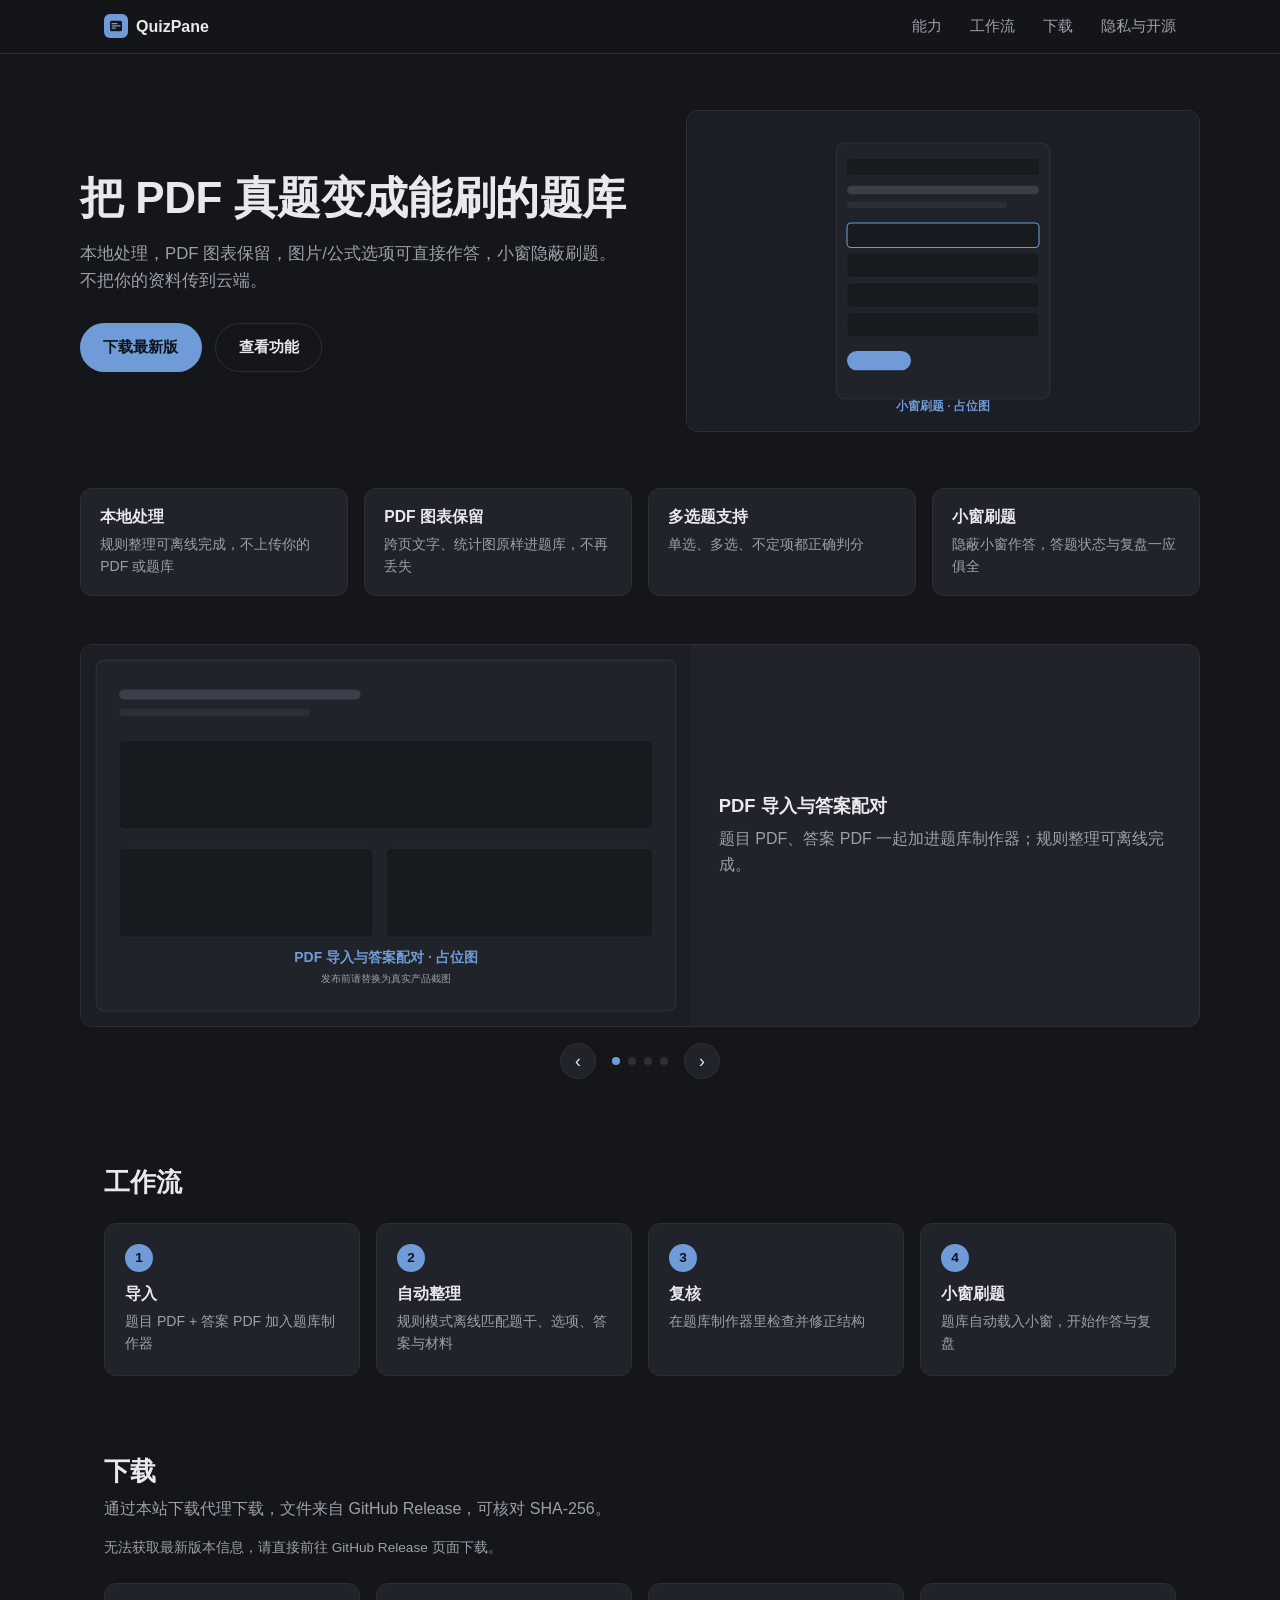
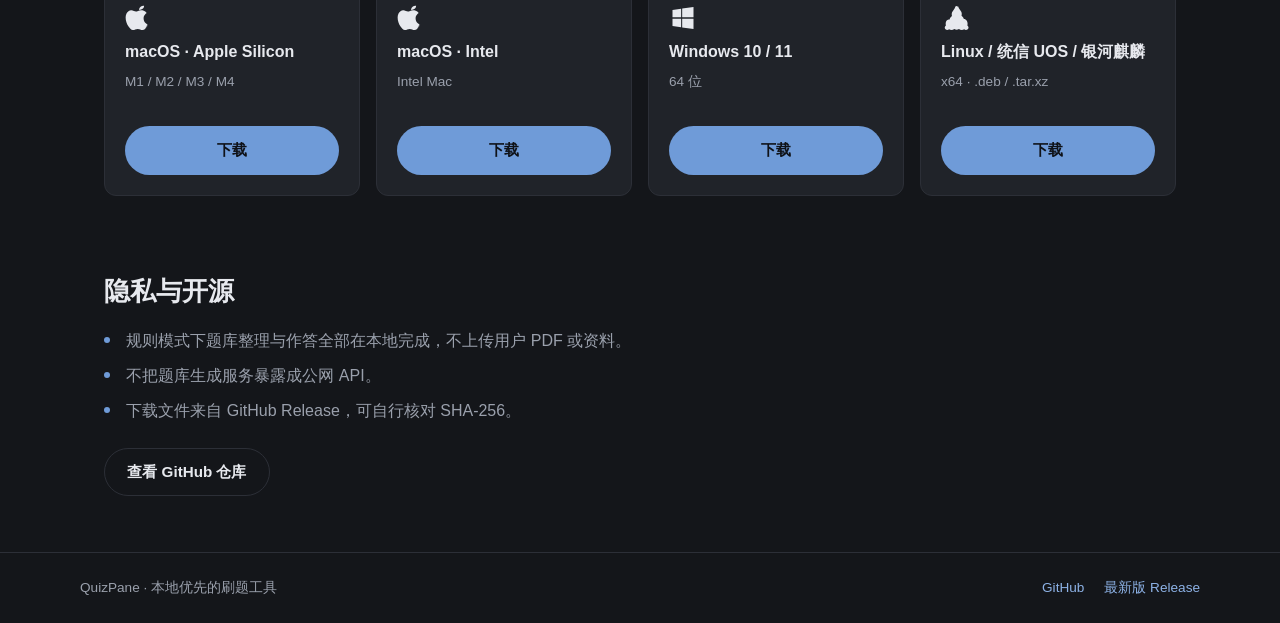
==== website/src/index.html @ e4f7c4e4 "Implement QuizPane website and Release download proxy Add a dependency-free static site (website/) w" ====
<!doctype html>
<html lang="zh-CN">
<head>
<meta charset="utf-8" />
<meta name="viewport" content="width=device-width, initial-scale=1" />
<title>QuizPane · 把 PDF 真题变成能刷的题库</title>
<meta name="description" content="本地优先的小窗刷题工具。导入题目 PDF 和答案 PDF，离线整理成题库，隐蔽小窗作答，PDF 图表和图片选项都不丢失。" />
<meta name="theme-color" content="#14161a" />
<link rel="icon" href="assets/icons/favicon.svg" type="image/svg+xml" />
<link rel="stylesheet" href="main.css" />
</head>
<body>
<a class="skip-link" href="#main">跳到主要内容</a>

<header class="topbar">
  <div class="topbar-inner">
    <a class="brand" href="#top">
      <img src="assets/icons/logo.svg" alt="" width="24" height="24" />
      <span>QuizPane</span>
    </a>
    <nav class="topnav" aria-label="页面导航">
      <a href="#features">能力</a>
      <a href="#workflow">工作流</a>
      <a href="#download">下载</a>
      <a href="#privacy">隐私与开源</a>
    </nav>
    <button class="nav-toggle" type="button" aria-expanded="false" aria-controls="mobile-nav">
      <span class="sr-only">打开菜单</span>
      <span aria-hidden="true"></span>
    </button>
  </div>
  <nav id="mobile-nav" class="mobile-nav" aria-label="移动端导航" hidden>
    <a href="#features">能力</a>
    <a href="#workflow">工作流</a>
    <a href="#download">下载</a>
    <a href="#privacy">隐私与开源</a>
  </nav>
</header>

<main id="main">
  <section id="top" class="hero">
    <div class="hero-inner">
      <div class="hero-copy">
        <h1 data-bind="hero.headline"></h1>
        <p class="hero-sub" data-bind="hero.subhead"></p>
        <div class="hero-actions">
          <a class="btn btn-primary" id="hero-download" href="#download" data-bind="hero.primaryCta"></a>
          <a class="btn btn-ghost" href="#features" data-bind="hero.secondaryCta"></a>
        </div>
      </div>
      <div class="hero-shot">
        <img id="hero-image" src="assets/screenshots/floating.svg" alt="QuizPane 小窗刷题界面截图" width="960" height="600" loading="eager" />
      </div>
    </div>
  </section>

  <section id="features" class="trust" aria-label="核心能力">
    <ul class="trust-grid" id="trust-list"></ul>
  </section>

  <section class="carousel-section" aria-label="功能展示">
    <div class="carousel" id="carousel" role="region" aria-roledescription="轮播" aria-label="功能展示轮播">
      <div class="carousel-track" id="carousel-track" tabindex="0"></div>
      <div class="carousel-controls">
        <button type="button" class="carousel-btn" id="carousel-prev" aria-label="上一张">‹</button>
        <div class="carousel-dots" id="carousel-dots" role="tablist" aria-label="轮播位置"></div>
        <button type="button" class="carousel-btn" id="carousel-next" aria-label="下一张">›</button>
      </div>
    </div>
  </section>

  <section id="workflow" class="workflow">
    <h2 data-bind="workflow.title"></h2>
    <ol class="workflow-steps" id="workflow-steps"></ol>
  </section>

  <section id="download" class="downloads">
    <h2 data-bind="downloads.title"></h2>
    <p class="downloads-note" data-bind="downloads.note"></p>
    <p class="downloads-meta" id="release-meta">正在获取最新版本…</p>
    <div class="download-grid" id="download-grid"></div>
  </section>

  <section id="privacy" class="privacy">
    <h2 data-bind="privacy.title"></h2>
    <ul class="privacy-points" id="privacy-points"></ul>
    <a class="btn btn-ghost" id="privacy-repo-link" href="https://github.com/tianyoudoge/quizpane" target="_blank" rel="noopener">
      <span data-bind="privacy.repoLabel"></span>
    </a>
  </section>
</main>

<footer class="site-footer">
  <div class="footer-inner">
    <span id="footer-note"></span>
    <nav class="footer-links" id="footer-links" aria-label="页脚链接"></nav>
  </div>
</footer>

<script src="main.js" defer></script>
</body>
</html>
---- website/src/main.css ----
:root {
  color-scheme: dark;
  --bg: #14161a;
  --bg-raised: #1b1e24;
  --bg-card: #202329;
  --border: #2c2f37;
  --text: #e7e9ee;
  --text-muted: #9aa0ac;
  --accent: #6f9bd8;
  --accent-strong: #8db2e6;
  --accent-contrast: #0f1218;
  --radius: 12px;
  --max-width: 1120px;
  --focus-ring: 0 0 0 3px rgba(111, 155, 216, 0.5);
}

* {
  box-sizing: border-box;
}

html {
  scroll-behavior: smooth;
}

body {
  margin: 0;
  background: var(--bg);
  color: var(--text);
  font-family: "PingFang SC", "Microsoft YaHei", "Helvetica Neue", Arial, "Noto Sans SC", sans-serif;
  line-height: 1.6;
  -webkit-font-smoothing: antialiased;
}

img {
  max-width: 100%;
  display: block;
}

a {
  color: var(--accent-strong);
  text-decoration: none;
}

a:hover {
  text-decoration: underline;
}

h1,
h2,
h3 {
  line-height: 1.25;
  font-weight: 700;
  margin: 0;
}

.sr-only {
  position: absolute;
  width: 1px;
  height: 1px;
  overflow: hidden;
  clip: rect(0 0 0 0);
  white-space: nowrap;
}

.skip-link {
  position: absolute;
  left: -9999px;
  top: 0;
  background: var(--accent);
  color: var(--accent-contrast);
  padding: 0.5rem 1rem;
  border-radius: 0 0 8px 0;
  z-index: 100;
}

.skip-link:focus {
  left: 0;
}

:focus-visible {
  outline: none;
  box-shadow: var(--focus-ring);
  border-radius: 4px;
}

/* Topbar */
.topbar {
  position: sticky;
  top: 0;
  z-index: 20;
  background: rgba(20, 22, 26, 0.9);
  backdrop-filter: blur(8px);
  border-bottom: 1px solid var(--border);
}

.topbar-inner {
  max-width: var(--max-width);
  margin: 0 auto;
  display: flex;
  align-items: center;
  justify-content: space-between;
  padding: 0.85rem 1.5rem;
}

.brand {
  display: flex;
  align-items: center;
  gap: 0.5rem;
  font-weight: 700;
  color: var(--text);
}

.brand:hover {
  text-decoration: none;
}

.topnav {
  display: flex;
  gap: 1.75rem;
}

.topnav a {
  color: var(--text-muted);
  font-size: 0.95rem;
}

.topnav a:hover {
  color: var(--text);
  text-decoration: none;
}

.nav-toggle {
  display: none;
  width: 40px;
  height: 40px;
  border-radius: 8px;
  border: 1px solid var(--border);
  background: var(--bg-raised);
  position: relative;
  cursor: pointer;
}

.nav-toggle span[aria-hidden] {
  position: absolute;
  inset: 0;
  margin: auto;
  width: 18px;
  height: 2px;
  background: var(--text);
  top: 50%;
  left: 50%;
  transform: translate(-50%, -50%);
}

.nav-toggle span[aria-hidden]::before,
.nav-toggle span[aria-hidden]::after {
  content: "";
  position: absolute;
  left: 0;
  width: 18px;
  height: 2px;
  background: var(--text);
}

.nav-toggle span[aria-hidden]::before {
  top: -6px;
}

.nav-toggle span[aria-hidden]::after {
  top: 6px;
}

.mobile-nav {
  display: flex;
  flex-direction: column;
  border-top: 1px solid var(--border);
  padding: 0.5rem 1.5rem 1rem;
}

.mobile-nav a {
  padding: 0.6rem 0;
  color: var(--text-muted);
}

.mobile-nav[hidden] {
  display: none;
}

@media (max-width: 720px) {
  .topnav {
    display: none;
  }
  .nav-toggle {
    display: block;
  }
}

/* Hero */
.hero {
  padding: 3.5rem 1.5rem 2rem;
}

.hero-inner {
  max-width: var(--max-width);
  margin: 0 auto;
  display: grid;
  grid-template-columns: 1.1fr 1fr;
  gap: 2.5rem;
  align-items: center;
}

.hero-copy h1 {
  font-size: clamp(1.9rem, 4vw, 2.75rem);
  letter-spacing: -0.01em;
}

.hero-sub {
  color: var(--text-muted);
  font-size: 1.05rem;
  margin-top: 1rem;
  max-width: 34rem;
}

.hero-actions {
  display: flex;
  gap: 0.85rem;
  margin-top: 1.75rem;
  flex-wrap: wrap;
}

.btn {
  display: inline-flex;
  align-items: center;
  justify-content: center;
  padding: 0.7rem 1.4rem;
  border-radius: 999px;
  font-weight: 600;
  font-size: 0.95rem;
  border: 1px solid transparent;
}

.btn:hover {
  text-decoration: none;
}

.btn-primary {
  background: var(--accent);
  color: var(--accent-contrast);
}

.btn-primary:hover {
  background: var(--accent-strong);
}

.btn-ghost {
  border-color: var(--border);
  color: var(--text);
  background: transparent;
}

.btn-ghost:hover {
  border-color: var(--accent);
  color: var(--accent-strong);
}

.hero-shot {
  border-radius: var(--radius);
  overflow: hidden;
  border: 1px solid var(--border);
  background: var(--bg-raised);
}

.hero-shot img {
  width: 100%;
  height: auto;
  aspect-ratio: 16 / 10;
  object-fit: cover;
}

@media (max-width: 860px) {
  .hero-inner {
    grid-template-columns: 1fr;
  }
}

/* Trust bar */
.trust {
  padding: 1.5rem 1.5rem 0;
}

.trust-grid {
  max-width: var(--max-width);
  margin: 0 auto;
  list-style: none;
  padding: 0;
  display: grid;
  grid-template-columns: repeat(4, 1fr);
  gap: 1rem;
}

.trust-grid li {
  background: var(--bg-card);
  border: 1px solid var(--border);
  border-radius: var(--radius);
  padding: 1.1rem 1.2rem;
}

.trust-grid h3 {
  font-size: 0.98rem;
  margin-bottom: 0.4rem;
}

.trust-grid p {
  margin: 0;
  color: var(--text-muted);
  font-size: 0.88rem;
}

@media (max-width: 860px) {
  .trust-grid {
    grid-template-columns: repeat(2, 1fr);
  }
}

@media (max-width: 480px) {
  .trust-grid {
    grid-template-columns: 1fr;
  }
}

/* Carousel */
.carousel-section {
  padding: 3rem 1.5rem;
}

.carousel {
  max-width: var(--max-width);
  margin: 0 auto;
  position: relative;
}

.carousel-track {
  display: flex;
  overflow-x: auto;
  scroll-snap-type: x mandatory;
  gap: 1.25rem;
  scrollbar-width: none;
  border-radius: var(--radius);
}

.carousel-track::-webkit-scrollbar {
  display: none;
}

.carousel-slide {
  scroll-snap-align: start;
  flex: 0 0 100%;
  border: 1px solid var(--border);
  border-radius: var(--radius);
  overflow: hidden;
  background: var(--bg-card);
  display: grid;
  grid-template-columns: 1.2fr 1fr;
}

.carousel-slide img {
  width: 100%;
  height: 100%;
  aspect-ratio: 16 / 10;
  object-fit: cover;
}

.carousel-slide-copy {
  padding: 1.75rem;
  display: flex;
  flex-direction: column;
  justify-content: center;
  gap: 0.6rem;
}

.carousel-slide-copy h3 {
  font-size: 1.15rem;
}

.carousel-slide-copy p {
  margin: 0;
  color: var(--text-muted);
}

@media (max-width: 720px) {
  .carousel-slide {
    grid-template-columns: 1fr;
  }
}

.carousel-controls {
  display: flex;
  align-items: center;
  justify-content: center;
  gap: 1rem;
  margin-top: 1rem;
}

.carousel-btn {
  width: 36px;
  height: 36px;
  border-radius: 50%;
  border: 1px solid var(--border);
  background: var(--bg-card);
  color: var(--text);
  font-size: 1.1rem;
  cursor: pointer;
}

.carousel-btn:hover {
  border-color: var(--accent);
  color: var(--accent-strong);
}

.carousel-dots {
  display: flex;
  gap: 0.5rem;
}

.carousel-dot {
  width: 8px;
  height: 8px;
  border-radius: 50%;
  background: var(--border);
  border: none;
  cursor: pointer;
  padding: 0;
}

.carousel-dot[aria-selected="true"] {
  background: var(--accent);
}

/* Workflow */
.workflow {
  padding: 2.5rem 1.5rem;
  max-width: var(--max-width);
  margin: 0 auto;
}

.workflow h2 {
  font-size: 1.6rem;
  margin-bottom: 1.5rem;
}

.workflow-steps {
  list-style: none;
  margin: 0;
  padding: 0;
  display: grid;
  grid-template-columns: repeat(4, 1fr);
  gap: 1rem;
  counter-reset: step;
}

.workflow-steps li {
  background: var(--bg-card);
  border: 1px solid var(--border);
  border-radius: var(--radius);
  padding: 1.25rem;
  counter-increment: step;
}

.workflow-steps li::before {
  content: counter(step);
  display: inline-flex;
  align-items: center;
  justify-content: center;
  width: 28px;
  height: 28px;
  border-radius: 50%;
  background: var(--accent);
  color: var(--accent-contrast);
  font-weight: 700;
  font-size: 0.85rem;
  margin-bottom: 0.75rem;
}

.workflow-steps h3 {
  font-size: 1rem;
  margin-bottom: 0.35rem;
}

.workflow-steps p {
  margin: 0;
  color: var(--text-muted);
  font-size: 0.88rem;
}

@media (max-width: 860px) {
  .workflow-steps {
    grid-template-columns: repeat(2, 1fr);
  }
}

@media (max-width: 480px) {
  .workflow-steps {
    grid-template-columns: 1fr;
  }
}

/* Downloads */
.downloads {
  padding: 2.5rem 1.5rem;
  max-width: var(--max-width);
  margin: 0 auto;
}

.downloads h2 {
  font-size: 1.6rem;
}

.downloads-note {
  color: var(--text-muted);
  margin-top: 0.5rem;
}

.downloads-meta {
  color: var(--text-muted);
  font-size: 0.85rem;
  margin-top: 0.25rem;
}

.download-grid {
  margin-top: 1.5rem;
  display: grid;
  grid-template-columns: repeat(4, 1fr);
  gap: 1rem;
}

.download-card {
  background: var(--bg-card);
  border: 1px solid var(--border);
  border-radius: var(--radius);
  padding: 1.25rem;
  display: flex;
  flex-direction: column;
  gap: 0.6rem;
}

.download-card .icon {
  width: 28px;
  height: 28px;
}

.download-card h3 {
  font-size: 1rem;
}

.download-card .sublabel {
  color: var(--text-muted);
  font-size: 0.85rem;
  margin: 0;
}

.download-card .platform-meta {
  color: var(--text-muted);
  font-size: 0.78rem;
  margin: 0;
  min-height: 1.1em;
}

.download-card .btn {
  margin-top: auto;
}

@media (max-width: 860px) {
  .download-grid {
    grid-template-columns: repeat(2, 1fr);
  }
}

@media (max-width: 480px) {
  .download-grid {
    grid-template-columns: 1fr;
  }
}

/* Privacy */
.privacy {
  padding: 2.5rem 1.5rem 3.5rem;
  max-width: var(--max-width);
  margin: 0 auto;
}

.privacy h2 {
  font-size: 1.6rem;
  margin-bottom: 1.25rem;
}

.privacy-points {
  list-style: none;
  margin: 0 0 1.5rem;
  padding: 0;
  display: grid;
  gap: 0.6rem;
  max-width: 44rem;
}

.privacy-points li {
  color: var(--text-muted);
  padding-left: 1.4rem;
  position: relative;
}

.privacy-points li::before {
  content: "";
  position: absolute;
  left: 0;
  top: 0.55em;
  width: 6px;
  height: 6px;
  border-radius: 50%;
  background: var(--accent);
}

/* Footer */
.site-footer {
  border-top: 1px solid var(--border);
  padding: 1.5rem;
}

.footer-inner {
  max-width: var(--max-width);
  margin: 0 auto;
  display: flex;
  justify-content: space-between;
  align-items: center;
  flex-wrap: wrap;
  gap: 0.75rem;
  color: var(--text-muted);
  font-size: 0.85rem;
}

.footer-links {
  display: flex;
  gap: 1.25rem;
}

@media (prefers-reduced-motion: reduce) {
  html {
    scroll-behavior: auto;
  }
}
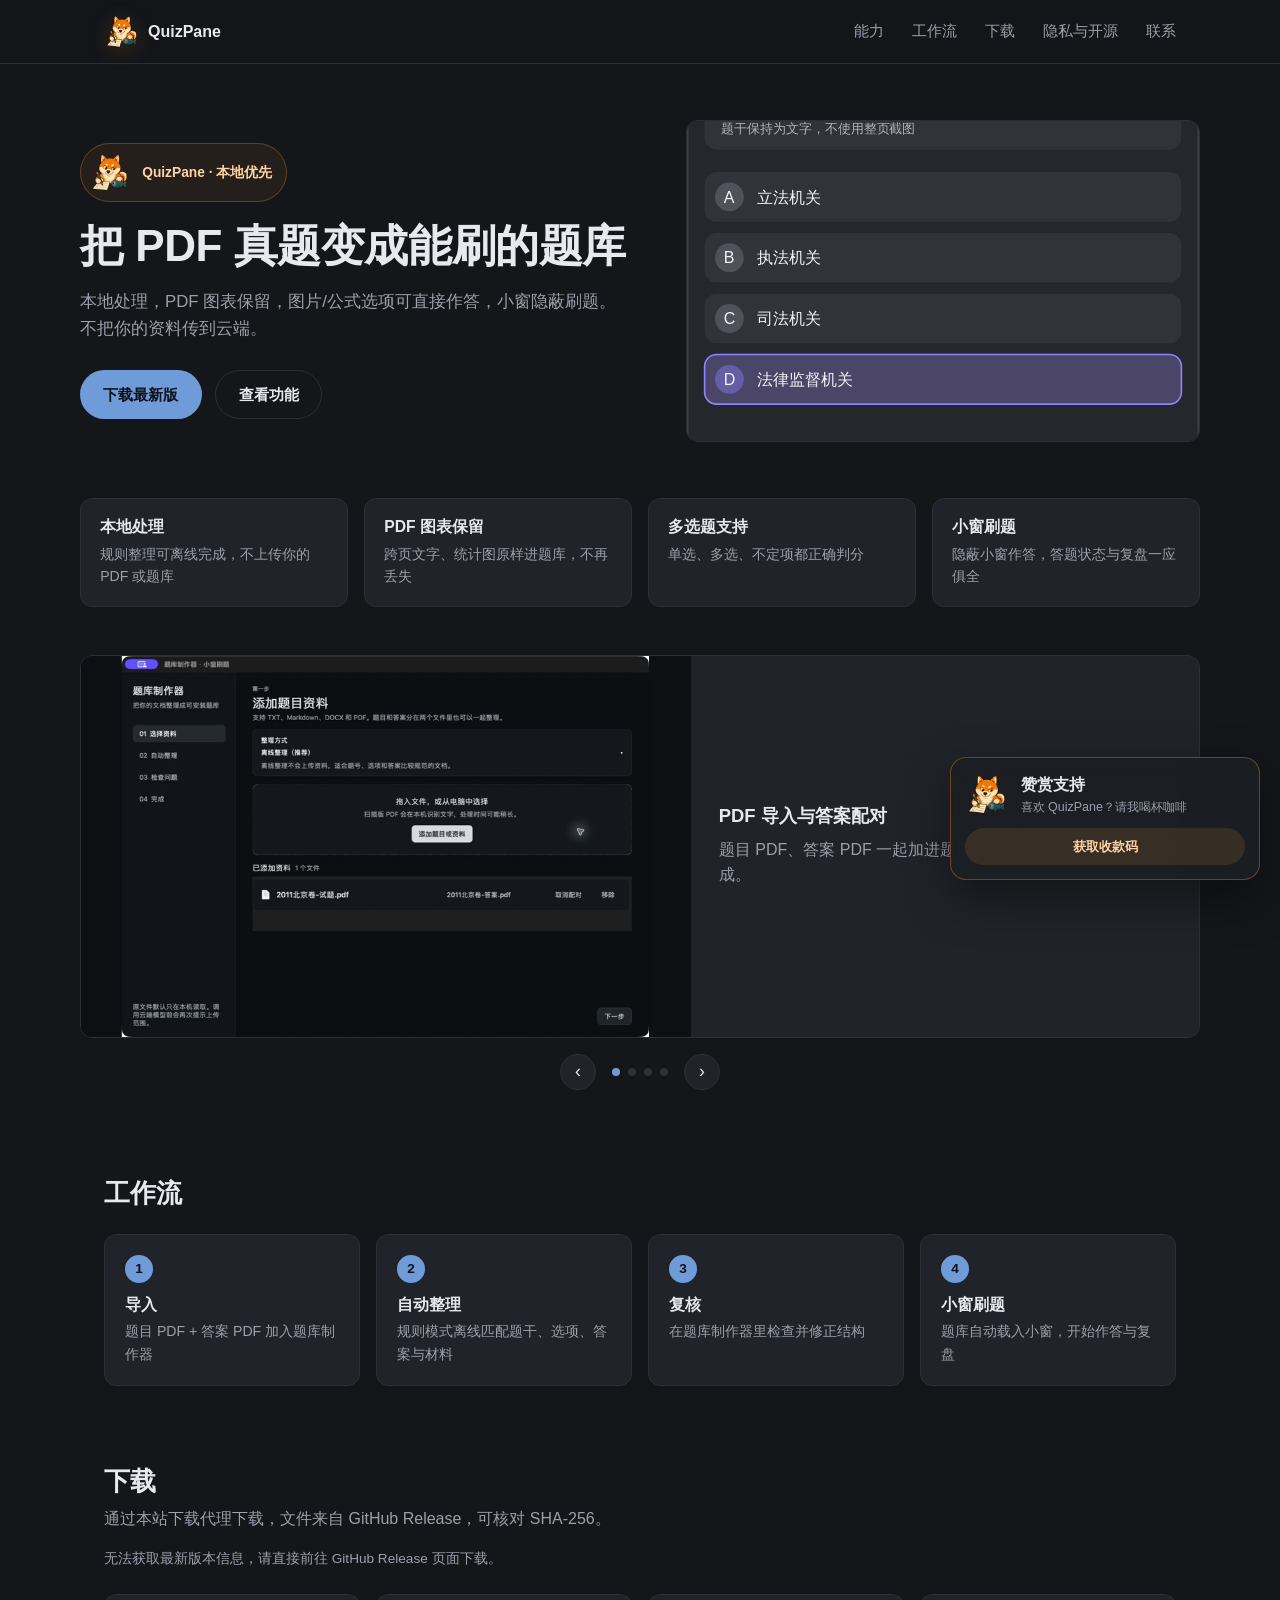
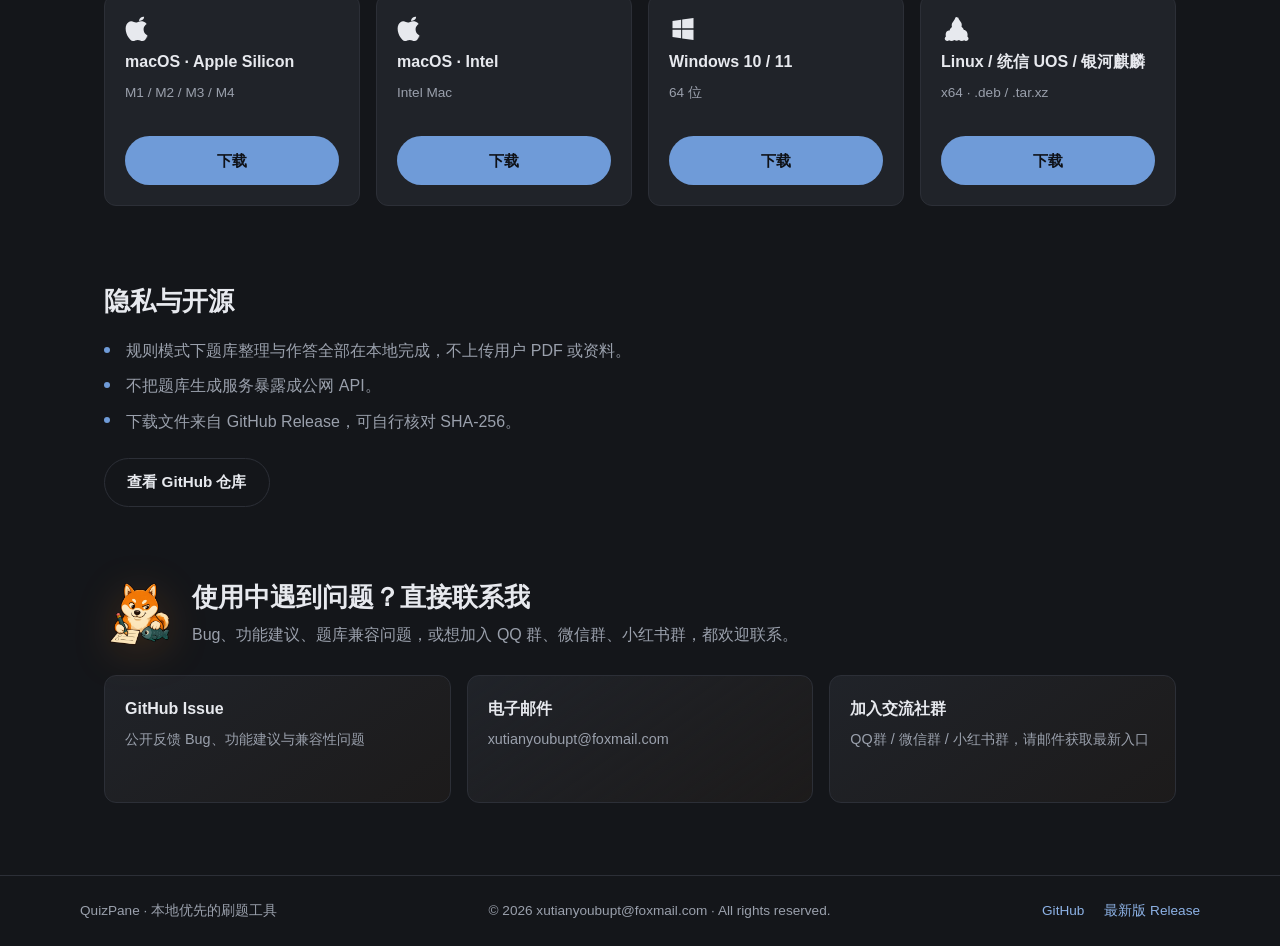
==== commit cc6e2809: "fix: harden PDF bank generation and visual regression" ====
--- a/website/src/index.html
+++ b/website/src/index.html
@@ -6,7 +6,7 @@
 <title>QuizPane · 把 PDF 真题变成能刷的题库</title>
 <meta name="description" content="本地优先的小窗刷题工具。导入题目 PDF 和答案 PDF，离线整理成题库，隐蔽小窗作答，PDF 图表和图片选项都不丢失。" />
 <meta name="theme-color" content="#14161a" />
-<link rel="icon" href="assets/icons/favicon.svg" type="image/svg+xml" />
+<link rel="icon" href="assets/icons/quizpane-app-icon.png" type="image/png" />
 <link rel="stylesheet" href="main.css" />
 </head>
 <body>
@@ -15,7 +15,7 @@
 <header class="topbar">
   <div class="topbar-inner">
     <a class="brand" href="#top">
-      <img src="assets/icons/logo.svg" alt="" width="24" height="24" />
+      <img class="brand-logo" src="assets/icons/quizpane-app-icon.png" alt="QuizPane 产品图标" width="36" height="36" />
       <span>QuizPane</span>
     </a>
     <nav class="topnav" aria-label="页面导航">
@@ -23,6 +23,7 @@
       <a href="#workflow">工作流</a>
       <a href="#download">下载</a>
       <a href="#privacy">隐私与开源</a>
+      <a href="#contact">联系</a>
     </nav>
     <button class="nav-toggle" type="button" aria-expanded="false" aria-controls="mobile-nav">
       <span class="sr-only">打开菜单</span>
@@ -34,6 +35,7 @@
     <a href="#workflow">工作流</a>
     <a href="#download">下载</a>
     <a href="#privacy">隐私与开源</a>
+    <a href="#contact">联系</a>
   </nav>
 </header>
 
@@ -41,6 +43,7 @@
   <section id="top" class="hero">
     <div class="hero-inner">
       <div class="hero-copy">
+        <div class="product-chip"><img src="assets/icons/quizpane-app-icon.png" alt="" width="42" height="42" /><span>QuizPane · 本地优先</span></div>
         <h1 data-bind="hero.headline"></h1>
         <p class="hero-sub" data-bind="hero.subhead"></p>
         <div class="hero-actions">
@@ -49,7 +52,7 @@
         </div>
       </div>
       <div class="hero-shot">
-        <img id="hero-image" src="assets/screenshots/floating.svg" alt="QuizPane 小窗刷题界面截图" width="960" height="600" loading="eager" />
+        <img id="hero-image" src="assets/screenshots/floating.svg" alt="QuizPane 小窗刷题界面截图" width="640" height="760" loading="eager" />
       </div>
     </div>
   </section>
@@ -88,15 +91,36 @@
       <span data-bind="privacy.repoLabel"></span>
     </a>
   </section>
+
+  <section id="contact" class="contact">
+    <div class="contact-heading">
+      <img src="assets/icons/quizpane-app-icon.png" alt="" width="72" height="72" />
+      <div>
+        <h2 data-bind="contact.title"></h2>
+        <p data-bind="contact.note"></p>
+      </div>
+    </div>
+    <div class="contact-grid" id="contact-grid"></div>
+  </section>
 </main>
 
 <footer class="site-footer">
   <div class="footer-inner">
     <span id="footer-note"></span>
+    <span id="footer-copyright"></span>
     <nav class="footer-links" id="footer-links" aria-label="页脚链接"></nav>
   </div>
 </footer>
 
+<aside class="support-float" aria-label="支持 QuizPane">
+  <img src="assets/icons/quizpane-app-icon.png" alt="" width="44" height="44" />
+  <div class="support-copy">
+    <strong>赞赏支持</strong>
+    <span>喜欢 QuizPane？请我喝杯咖啡</span>
+  </div>
+  <a href="mailto:xutianyoubupt@foxmail.com?subject=QuizPane%20%E8%B5%9E%E8%B5%8F%E6%94%B6%E6%AC%BE%E7%A0%81" aria-label="邮件获取 QuizPane 赞赏收款码">获取收款码</a>
+</aside>
+
 <script src="main.js" defer></script>
 </body>
 </html>
--- a/website/src/main.css
+++ b/website/src/main.css
@@ -114,6 +114,13 @@
   text-decoration: none;
 }
 
+.brand-logo {
+  width: 36px;
+  height: 36px;
+  object-fit: contain;
+  filter: drop-shadow(0 4px 10px rgba(255, 139, 28, 0.18));
+}
+
 .topnav {
   display: flex;
   gap: 1.75rem;
@@ -214,6 +221,26 @@
   letter-spacing: -0.01em;
 }
 
+.product-chip {
+  display: inline-flex;
+  align-items: center;
+  gap: 0.7rem;
+  margin-bottom: 1rem;
+  padding: 0.45rem 0.85rem 0.45rem 0.5rem;
+  border: 1px solid rgba(255, 153, 46, 0.28);
+  border-radius: 999px;
+  background: rgba(255, 153, 46, 0.07);
+  color: #ffd2a4;
+  font-size: 0.86rem;
+  font-weight: 650;
+}
+
+.product-chip img {
+  width: 42px;
+  height: 42px;
+  object-fit: contain;
+}
+
 .hero-sub {
   color: var(--text-muted);
   font-size: 1.05rem;
@@ -619,6 +646,70 @@
   background: var(--accent);
 }
 
+/* Contact */
+.contact {
+  max-width: var(--max-width);
+  margin: 0 auto;
+  padding: 1rem 1.5rem 4.5rem;
+}
+
+.contact-heading {
+  display: flex;
+  align-items: center;
+  gap: 1rem;
+  margin-bottom: 1.5rem;
+}
+
+.contact-heading img {
+  flex: 0 0 auto;
+  object-fit: contain;
+  filter: drop-shadow(0 8px 20px rgba(255, 139, 28, 0.18));
+}
+
+.contact-heading h2 {
+  font-size: 1.6rem;
+}
+
+.contact-heading p {
+  margin: 0.45rem 0 0;
+  color: var(--text-muted);
+}
+
+.contact-grid {
+  display: grid;
+  grid-template-columns: repeat(3, 1fr);
+  gap: 1rem;
+}
+
+.contact-card {
+  display: flex;
+  flex-direction: column;
+  gap: 0.4rem;
+  min-height: 128px;
+  padding: 1.25rem;
+  border: 1px solid var(--border);
+  border-radius: var(--radius);
+  background: linear-gradient(145deg, var(--bg-card), rgba(255, 153, 46, 0.035));
+  color: var(--text);
+}
+
+.contact-card:hover {
+  border-color: var(--accent);
+  text-decoration: none;
+  transform: translateY(-2px);
+}
+
+.contact-card span {
+  color: var(--text-muted);
+  font-size: 0.9rem;
+}
+
+@media (max-width: 720px) {
+  .contact-grid {
+    grid-template-columns: 1fr;
+  }
+}
+
 /* Footer */
 .site-footer {
   border-top: 1px solid var(--border);
@@ -637,6 +728,72 @@
   font-size: 0.85rem;
 }
 
+#footer-copyright {
+  flex: 1 1 280px;
+  text-align: center;
+}
+
+.support-float {
+  position: fixed;
+  right: 20px;
+  bottom: 20px;
+  z-index: 30;
+  display: grid;
+  grid-template-columns: 44px minmax(0, 1fr);
+  gap: 0.65rem 0.75rem;
+  align-items: center;
+  width: min(310px, calc(100vw - 32px));
+  padding: 0.85rem;
+  border: 1px solid rgba(255, 153, 46, 0.34);
+  border-radius: 16px;
+  background: rgba(27, 30, 36, 0.94);
+  box-shadow: 0 18px 48px rgba(0, 0, 0, 0.42);
+  backdrop-filter: blur(14px);
+}
+
+.support-float > img {
+  width: 44px;
+  height: 44px;
+  object-fit: contain;
+}
+
+.support-copy {
+  display: flex;
+  min-width: 0;
+  flex-direction: column;
+}
+
+.support-copy span {
+  overflow: hidden;
+  color: var(--text-muted);
+  font-size: 0.78rem;
+  text-overflow: ellipsis;
+  white-space: nowrap;
+}
+
+.support-float > a {
+  grid-column: 1 / -1;
+  padding: 0.5rem 0.75rem;
+  border-radius: 999px;
+  background: rgba(255, 153, 46, 0.12);
+  color: #ffd2a4;
+  font-size: 0.84rem;
+  font-weight: 650;
+  text-align: center;
+}
+
+.support-float > a:hover {
+  background: rgba(255, 153, 46, 0.2);
+  text-decoration: none;
+}
+
+@media (max-width: 720px) {
+  .support-float {
+    right: 12px;
+    bottom: 12px;
+  }
+}
+
 .footer-links {
   display: flex;
   gap: 1.25rem;
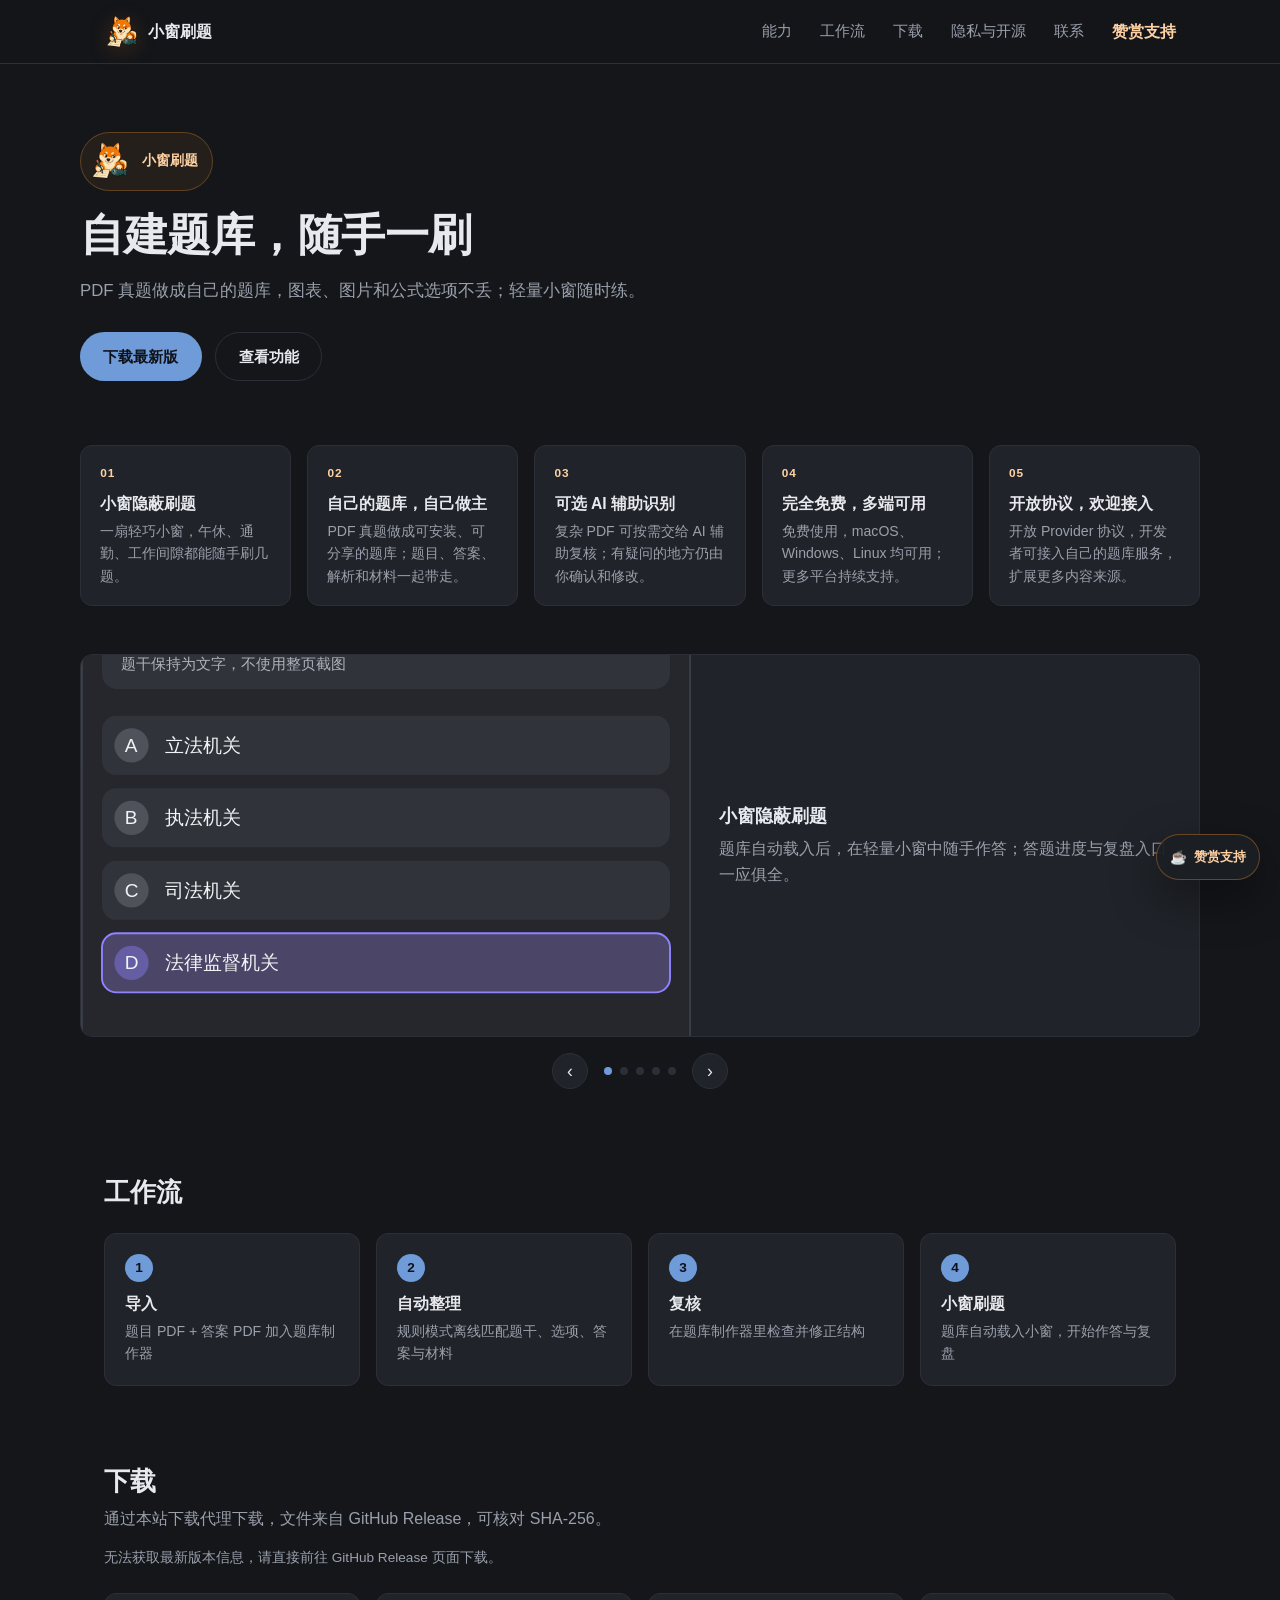
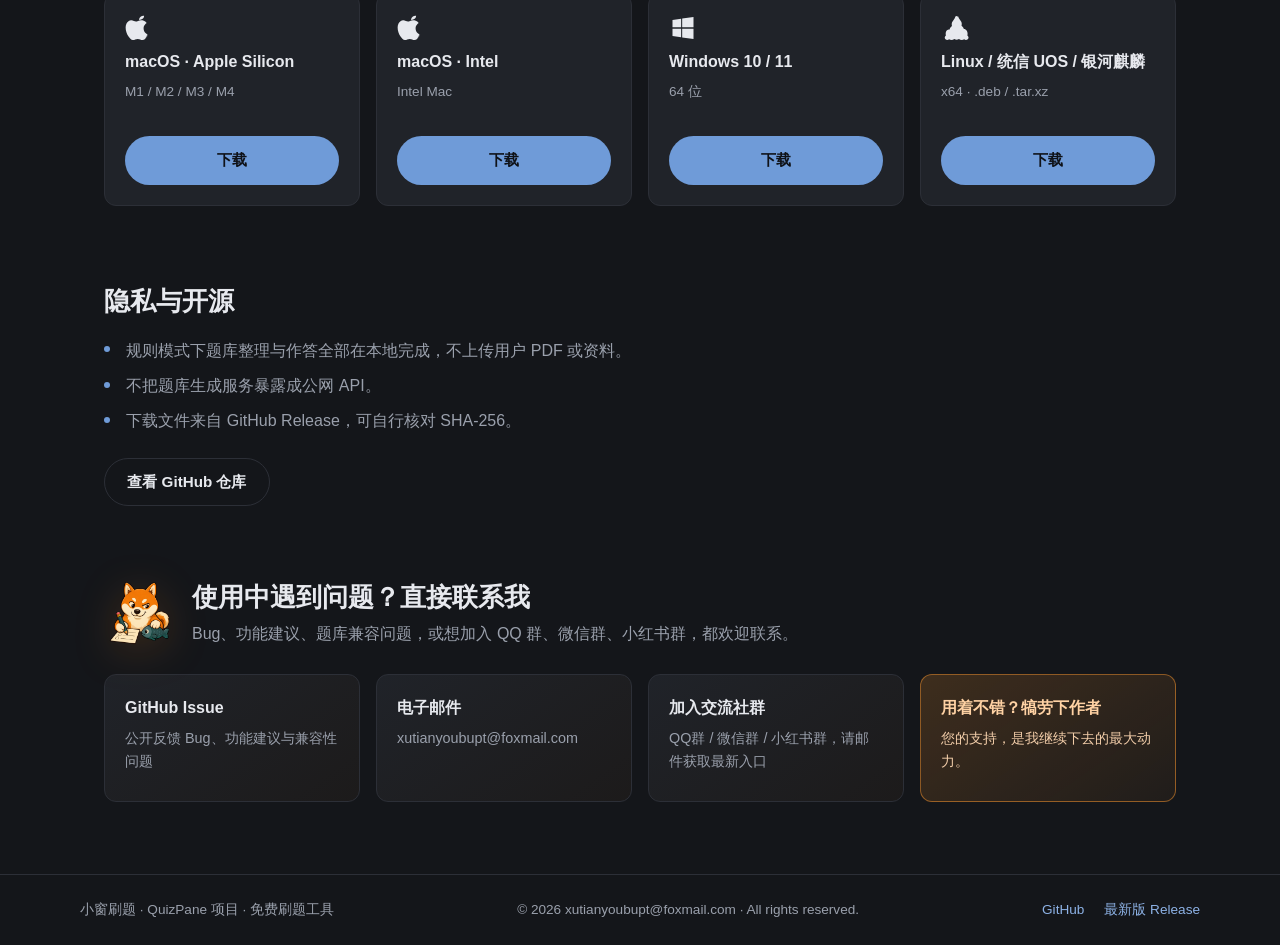
==== commit 7b906949: "release: complete question bank maker workflow" ====
--- a/website/src/index.html
+++ b/website/src/index.html
@@ -3,8 +3,8 @@
 <head>
 <meta charset="utf-8" />
 <meta name="viewport" content="width=device-width, initial-scale=1" />
-<title>QuizPane · 把 PDF 真题变成能刷的题库</title>
-<meta name="description" content="本地优先的小窗刷题工具。导入题目 PDF 和答案 PDF，离线整理成题库，隐蔽小窗作答，PDF 图表和图片选项都不丢失。" />
+<title>小窗刷题 · 把 PDF 真题变成能刷的题库</title>
+<meta name="description" content="小窗刷题是 PDF 真题整理与练习工具。导入题目 PDF 和答案 PDF，整理成题库，在小窗中作答。" />
 <meta name="theme-color" content="#14161a" />
 <link rel="icon" href="assets/icons/quizpane-app-icon.png" type="image/png" />
 <link rel="stylesheet" href="main.css" />
@@ -15,8 +15,8 @@
 <header class="topbar">
   <div class="topbar-inner">
     <a class="brand" href="#top">
-      <img class="brand-logo" src="assets/icons/quizpane-app-icon.png" alt="QuizPane 产品图标" width="36" height="36" />
-      <span>QuizPane</span>
+      <img class="brand-logo" src="assets/icons/quizpane-app-icon.png" alt="小窗刷题产品图标" width="36" height="36" />
+      <span>小窗刷题</span>
     </a>
     <nav class="topnav" aria-label="页面导航">
       <a href="#features">能力</a>
@@ -24,6 +24,7 @@
       <a href="#download">下载</a>
       <a href="#privacy">隐私与开源</a>
       <a href="#contact">联系</a>
+      <button class="support-nav-action" id="top-support-open" type="button" aria-haspopup="dialog">赞赏支持</button>
     </nav>
     <button class="nav-toggle" type="button" aria-expanded="false" aria-controls="mobile-nav">
       <span class="sr-only">打开菜单</span>
@@ -36,6 +37,7 @@
     <a href="#download">下载</a>
     <a href="#privacy">隐私与开源</a>
     <a href="#contact">联系</a>
+    <button class="support-nav-action" id="mobile-support-open" type="button" aria-haspopup="dialog">赞赏支持</button>
   </nav>
 </header>
 
@@ -43,16 +45,13 @@
   <section id="top" class="hero">
     <div class="hero-inner">
       <div class="hero-copy">
-        <div class="product-chip"><img src="assets/icons/quizpane-app-icon.png" alt="" width="42" height="42" /><span>QuizPane · 本地优先</span></div>
+        <div class="product-chip"><img src="assets/icons/quizpane-app-icon.png" alt="" width="42" height="42" /><span>小窗刷题</span></div>
         <h1 data-bind="hero.headline"></h1>
         <p class="hero-sub" data-bind="hero.subhead"></p>
         <div class="hero-actions">
           <a class="btn btn-primary" id="hero-download" href="#download" data-bind="hero.primaryCta"></a>
           <a class="btn btn-ghost" href="#features" data-bind="hero.secondaryCta"></a>
         </div>
-      </div>
-      <div class="hero-shot">
-        <img id="hero-image" src="assets/screenshots/floating.svg" alt="QuizPane 小窗刷题界面截图" width="640" height="760" loading="eager" />
       </div>
     </div>
   </section>
@@ -112,14 +111,30 @@
   </div>
 </footer>
 
-<aside class="support-float" aria-label="支持 QuizPane">
-  <img src="assets/icons/quizpane-app-icon.png" alt="" width="44" height="44" />
-  <div class="support-copy">
-    <strong>赞赏支持</strong>
-    <span>喜欢 QuizPane？请我喝杯咖啡</span>
+<aside class="support-float" aria-label="支持小窗刷题">
+  <button id="support-open" type="button" aria-haspopup="dialog">
+    <span aria-hidden="true">☕</span><span>赞赏支持</span>
+  </button>
+</aside>
+
+<dialog id="support-dialog" class="support-dialog" aria-labelledby="support-title">
+  <button class="support-close" id="support-close" type="button" aria-label="关闭">×</button>
+  <p class="support-kicker">感谢你的认可</p>
+  <h2 id="support-title">请作者喝杯咖啡</h2>
+  <p>一个人慢慢把小窗刷题做好并不容易。您的支持，是我继续下去的最大动力。</p>
+  <img id="payment-code" src="assets/support/wechat-payment.jpg" alt="微信收款码" width="280" height="280" />
+  <small id="payment-caption">微信扫码赞赏</small>
+  <div class="payment-switcher" aria-label="选择付款方式">
+    <button class="payment-arrow" id="payment-previous" type="button" aria-label="上一种付款方式">‹</button>
+    <button class="payment-tab is-active" type="button" data-payment="wechat" aria-pressed="true">
+      <span class="payment-logo payment-logo-wechat" aria-hidden="true">微</span>微信支付
+    </button>
+    <button class="payment-tab" type="button" data-payment="alipay" aria-pressed="false">
+      <span class="payment-logo payment-logo-alipay" aria-hidden="true">支</span>支付宝
+    </button>
+    <button class="payment-arrow" id="payment-next" type="button" aria-label="下一种付款方式">›</button>
   </div>
-  <a href="mailto:xutianyoubupt@foxmail.com?subject=QuizPane%20%E8%B5%9E%E8%B5%8F%E6%94%B6%E6%AC%BE%E7%A0%81" aria-label="邮件获取 QuizPane 赞赏收款码">获取收款码</a>
-</aside>
+</dialog>
 
 <script src="main.js" defer></script>
 </body>
--- a/website/src/main.css
+++ b/website/src/main.css
@@ -126,15 +126,31 @@
   gap: 1.75rem;
 }
 
-.topnav a {
+.topnav a,
+.topnav button {
   color: var(--text-muted);
   font-size: 0.95rem;
 }
 
-.topnav a:hover {
+.topnav a:hover,
+.topnav button:hover {
   color: var(--text);
   text-decoration: none;
 }
+
+.topnav .support-nav-action,
+.mobile-nav .support-nav-action {
+  border: 0;
+  border-radius: 0;
+  background: transparent;
+  color: #ffd2a4;
+  font: inherit;
+  font-weight: 700;
+  cursor: pointer;
+}
+
+.topnav .support-nav-action { padding: 0; }
+.topnav .support-nav-action:hover { background: transparent; color: #fff0df; }
 
 .nav-toggle {
   display: none;
@@ -189,6 +205,13 @@
   color: var(--text-muted);
 }
 
+.mobile-nav .support-nav-action {
+  width: 100%;
+  margin-top: 0.4rem;
+  padding: 0.35rem 0;
+  text-align: left;
+}
+
 .mobile-nav[hidden] {
   display: none;
 }
@@ -204,21 +227,22 @@
 
 /* Hero */
 .hero {
-  padding: 3.5rem 1.5rem 2rem;
+  padding: 4.25rem 1.5rem 2.5rem;
 }
 
 .hero-inner {
   max-width: var(--max-width);
   margin: 0 auto;
-  display: grid;
-  grid-template-columns: 1.1fr 1fr;
-  gap: 2.5rem;
-  align-items: center;
+}
+
+.hero-copy {
+  max-width: 46rem;
 }
 
 .hero-copy h1 {
   font-size: clamp(1.9rem, 4vw, 2.75rem);
   letter-spacing: -0.01em;
+  white-space: pre-line;
 }
 
 .product-chip {
@@ -245,7 +269,12 @@
   color: var(--text-muted);
   font-size: 1.05rem;
   margin-top: 1rem;
-  max-width: 34rem;
+  max-width: none;
+  white-space: nowrap;
+}
+
+@media (max-width: 720px) {
+  .hero-sub { white-space: normal; }
 }
 
 .hero-actions {
@@ -290,26 +319,6 @@
   color: var(--accent-strong);
 }
 
-.hero-shot {
-  border-radius: var(--radius);
-  overflow: hidden;
-  border: 1px solid var(--border);
-  background: var(--bg-raised);
-}
-
-.hero-shot img {
-  width: 100%;
-  height: auto;
-  aspect-ratio: 16 / 10;
-  object-fit: cover;
-}
-
-@media (max-width: 860px) {
-  .hero-inner {
-    grid-template-columns: 1fr;
-  }
-}
-
 /* Trust bar */
 .trust {
   padding: 1.5rem 1.5rem 0;
@@ -321,7 +330,7 @@
   list-style: none;
   padding: 0;
   display: grid;
-  grid-template-columns: repeat(4, 1fr);
+  grid-template-columns: repeat(5, 1fr);
   gap: 1rem;
 }
 
@@ -332,6 +341,15 @@
   padding: 1.1rem 1.2rem;
 }
 
+.trust-tag {
+  display: block;
+  margin-bottom: 0.7rem;
+  color: #ffd2a4;
+  font-size: 0.74rem;
+  font-weight: 750;
+  letter-spacing: 0.08em;
+}
+
 .trust-grid h3 {
   font-size: 0.98rem;
   margin-bottom: 0.4rem;
@@ -344,6 +362,12 @@
 }
 
 @media (max-width: 860px) {
+  .trust-grid {
+    grid-template-columns: repeat(3, 1fr);
+  }
+}
+
+@media (max-width: 640px) {
   .trust-grid {
     grid-template-columns: repeat(2, 1fr);
   }
@@ -677,7 +701,7 @@
 
 .contact-grid {
   display: grid;
-  grid-template-columns: repeat(3, 1fr);
+  grid-template-columns: repeat(4, 1fr);
   gap: 1rem;
 }
 
@@ -704,6 +728,23 @@
   font-size: 0.9rem;
 }
 
+.contact-support {
+  border-color: rgba(255, 153, 46, 0.48);
+  background: linear-gradient(145deg, rgba(255, 153, 46, 0.18), rgba(255, 153, 46, 0.055));
+  color: #fff0df;
+  font: inherit;
+  text-align: left;
+  cursor: pointer;
+}
+
+.contact-support strong { color: #ffd2a4; }
+.contact-support span { color: #f2cda9; }
+.contact-support:hover { border-color: #ffb46b; background: linear-gradient(145deg, rgba(255, 153, 46, 0.28), rgba(255, 153, 46, 0.09)); }
+
+@media (max-width: 980px) {
+  .contact-grid { grid-template-columns: repeat(2, 1fr); }
+}
+
 @media (max-width: 720px) {
   .contact-grid {
     grid-template-columns: 1fr;
@@ -738,53 +779,26 @@
   right: 20px;
   bottom: 20px;
   z-index: 30;
-  display: grid;
-  grid-template-columns: 44px minmax(0, 1fr);
-  gap: 0.65rem 0.75rem;
+}
+
+.support-float button {
+  display: inline-flex;
   align-items: center;
-  width: min(310px, calc(100vw - 32px));
-  padding: 0.85rem;
+  gap: 0.45rem;
+  min-height: 46px;
+  padding: 0.55rem 0.8rem;
   border: 1px solid rgba(255, 153, 46, 0.34);
-  border-radius: 16px;
+  border-radius: 999px;
   background: rgba(27, 30, 36, 0.94);
-  box-shadow: 0 18px 48px rgba(0, 0, 0, 0.42);
-  backdrop-filter: blur(14px);
-}
-
-.support-float > img {
-  width: 44px;
-  height: 44px;
-  object-fit: contain;
-}
-
-.support-copy {
-  display: flex;
-  min-width: 0;
-  flex-direction: column;
-}
-
-.support-copy span {
-  overflow: hidden;
-  color: var(--text-muted);
-  font-size: 0.78rem;
-  text-overflow: ellipsis;
-  white-space: nowrap;
-}
-
-.support-float > a {
-  grid-column: 1 / -1;
-  padding: 0.5rem 0.75rem;
-  border-radius: 999px;
-  background: rgba(255, 153, 46, 0.12);
   color: #ffd2a4;
   font-size: 0.84rem;
   font-weight: 650;
-  text-align: center;
-}
-
-.support-float > a:hover {
+  box-shadow: 0 18px 48px rgba(0, 0, 0, 0.42);
+  cursor: pointer;
+}
+
+.support-float button:hover {
   background: rgba(255, 153, 46, 0.2);
-  text-decoration: none;
 }
 
 @media (max-width: 720px) {
@@ -794,6 +808,34 @@
   }
 }
 
+.support-dialog {
+  width: min(420px, calc(100vw - 32px));
+  padding: 28px;
+  border: 1px solid rgba(255, 153, 46, 0.3);
+  border-radius: 18px;
+  background: #1b1e24;
+  color: var(--text);
+  box-shadow: 0 24px 80px rgba(0, 0, 0, 0.56);
+  text-align: center;
+}
+
+.support-dialog::backdrop { background: rgba(4, 6, 10, 0.7); }
+.support-dialog h2 { margin: 0.1rem 0 0.55rem; }
+.support-dialog p { margin: 0; color: var(--text-muted); }
+.support-dialog img { width: min(260px, 100%); margin: 1rem auto 0.5rem; border-radius: 10px; }
+.support-dialog small { color: var(--text-muted); }
+.support-kicker { color: #ffd2a4 !important; font-size: 0.78rem; font-weight: 700; }
+.support-close { position: absolute; top: 10px; right: 12px; border: 0; background: transparent; color: var(--text-muted); font-size: 1.65rem; cursor: pointer; }
+
+.payment-switcher { display: flex; align-items: center; justify-content: center; gap: 0.45rem; margin-top: 0.85rem; }
+.payment-tab { display: inline-flex; align-items: center; gap: 0.35rem; border: 1px solid var(--border); border-radius: 999px; padding: 0.42rem 0.65rem; background: transparent; color: var(--text-muted); font-size: 0.84rem; cursor: pointer; }
+.payment-tab.is-active { border-color: rgba(255, 153, 46, 0.55); background: rgba(255, 153, 46, 0.12); color: #fff0df; }
+.payment-logo { display: inline-flex; align-items: center; justify-content: center; width: 1.25rem; height: 1.25rem; border-radius: 50%; color: white; font-size: 0.68rem; font-weight: 750; }
+.payment-logo-wechat { background: #1aad19; }
+.payment-logo-alipay { background: #1677ff; }
+.payment-arrow { width: 2rem; height: 2rem; border: 1px solid var(--border); border-radius: 50%; background: transparent; color: var(--text); font-size: 1.2rem; cursor: pointer; }
+.payment-arrow:hover, .payment-tab:hover { border-color: var(--accent); }
+
 .footer-links {
   display: flex;
   gap: 1.25rem;
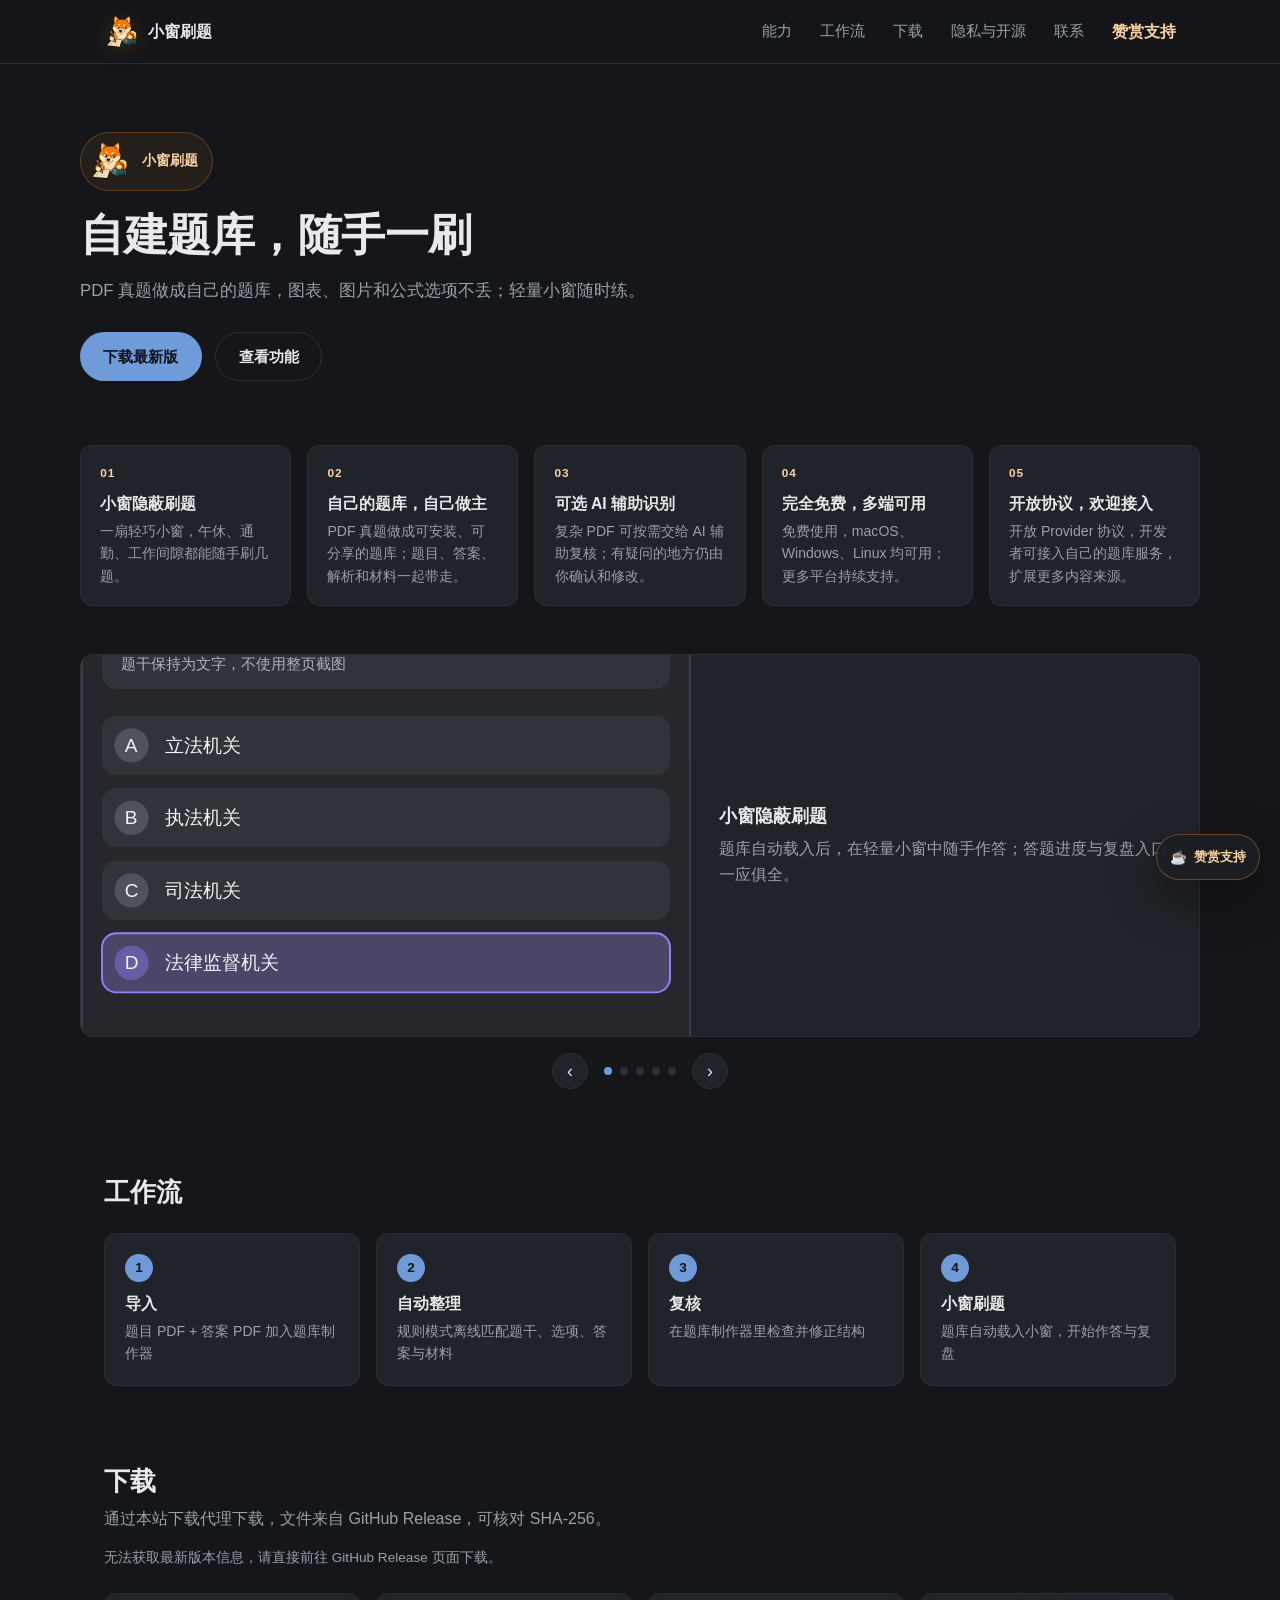
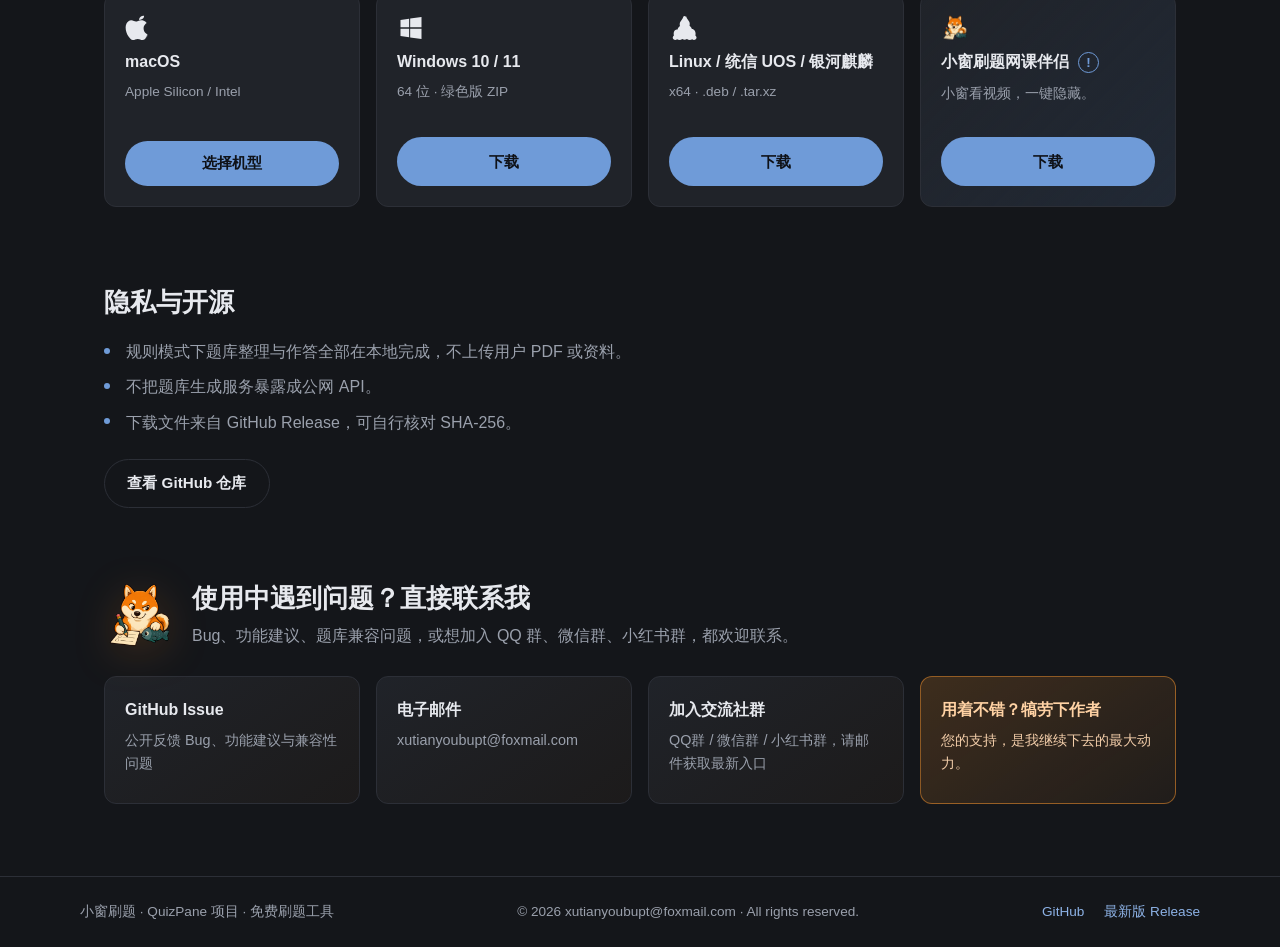
==== commit e69bc6c7: "feat: add browser course companion and video mirror" ====
--- a/website/src/index.html
+++ b/website/src/index.html
@@ -136,6 +136,37 @@
   </div>
 </dialog>
 
+<dialog id="extension-install-dialog" class="extension-install-dialog" aria-labelledby="extension-install-title">
+  <button class="support-close" id="extension-install-close" type="button" aria-label="关闭">×</button>
+  <h2 id="extension-install-title">安装网课伴侣插件</h2>
+  <section class="extension-purpose"><h3 id="extension-purpose-title">它能帮你做什么？</h3><p id="extension-purpose-copy"></p></section>
+  <div class="extension-install-shot-wrap">
+    <a class="extension-install-shot-link" href="assets/screenshots/browser-extension-install-edge.png" target="_blank" rel="noopener" title="点击查看原图大图">
+      <img class="extension-install-shot" src="assets/screenshots/browser-extension-install-edge.png" alt="Edge 扩展管理页：标出打开扩展页、开启开发人员模式、加载解压缩扩展和确认小窗刷题网课伴侣已安装四步；点击可查看大图" width="2974" height="1640" />
+    </a>
+    <span class="extension-step-marker marker-one">1</span>
+    <span class="extension-step-marker marker-two">2</span>
+    <span class="extension-step-marker marker-three">3</span>
+    <span class="extension-step-marker marker-four">4</span>
+  </div>
+  <section class="extension-guide-copy">
+    <h3 id="extension-guide-install-title">首次安装</h3>
+    <p id="extension-guide-install-hint" class="extension-guide-hint"></p>
+    <ol id="extension-guide-install-steps"></ol>
+    <h3 id="extension-guide-use-title">安装后怎么用？</h3>
+    <ol id="extension-guide-use-steps"></ol>
+    <h3 id="extension-guide-update-title">更新已有扩展</h3>
+    <ol id="extension-guide-update-steps"></ol>
+  </section>
+</dialog>
+
+<dialog id="macos-download-dialog" class="macos-download-dialog" aria-labelledby="macos-download-title">
+  <button class="support-close" id="macos-download-close" type="button" aria-label="关闭">×</button>
+  <h2 id="macos-download-title">选择你的 Mac 芯片</h2>
+  <p>点左上角  →“关于本机”即可查看芯片型号。</p>
+  <div id="macos-choice-list" class="macos-choice-list"></div>
+</dialog>
+
 <script src="main.js" defer></script>
 </body>
 </html>
--- a/website/src/main.css
+++ b/website/src/main.css
@@ -620,6 +620,11 @@
   margin-top: auto;
 }
 
+.extension-download-card { background: linear-gradient(135deg, var(--bg-card), rgba(111, 155, 216, 0.14)); }
+.extension-title-row { display: flex; align-items: center; gap: 0.55rem; }
+.extension-guide-button { display: inline-grid; place-items: center; width: 1.35rem; height: 1.35rem; padding: 0; border: 1px solid var(--accent); border-radius: 50%; background: transparent; color: var(--accent); font-weight: 800; cursor: pointer; }
+.extension-guide-button:hover { background: rgba(111, 155, 216, 0.16); }
+
 @media (max-width: 860px) {
   .download-grid {
     grid-template-columns: repeat(2, 1fr);
@@ -836,6 +841,31 @@
 .payment-arrow { width: 2rem; height: 2rem; border: 1px solid var(--border); border-radius: 50%; background: transparent; color: var(--text); font-size: 1.2rem; cursor: pointer; }
 .payment-arrow:hover, .payment-tab:hover { border-color: var(--accent); }
 
+.extension-install-dialog,
+.macos-download-dialog {
+  width: min(660px, calc(100vw - 32px));
+  max-height: min(820px, calc(100vh - 32px));
+  overflow: auto;
+  padding: 28px;
+  border: 1px solid rgba(111, 155, 216, 0.45);
+  border-radius: 18px;
+  background: #1b1e24;
+  color: var(--text);
+  box-shadow: 0 24px 80px rgba(0, 0, 0, 0.56);
+}
+.extension-install-dialog::backdrop,
+.macos-download-dialog::backdrop { background: rgba(4, 6, 10, 0.7); }
+.extension-install-dialog h2,
+.macos-download-dialog h2 { margin: 0.1rem 0 1rem; }
+.extension-purpose { margin: 0 0 1rem; padding: 0.9rem 1rem; border: 1px solid rgba(111, 155, 216, 0.35); border-radius: 10px; background: rgba(111, 155, 216, 0.1); }.extension-purpose h3 { margin: 0 0 0.35rem; font-size: 0.95rem; }.extension-purpose p { margin: 0; color: var(--text-muted); font-size: 0.9rem; line-height: 1.65; }
+.extension-install-shot-wrap { position: relative; margin: 1rem 0 1.2rem; }
+.extension-install-shot-link { display: block; border-radius: 8px; cursor: zoom-in; }.extension-install-shot-link:hover .extension-install-shot { border-color: var(--accent); }
+.extension-install-shot { display: block; width: 100%; height: auto; border: 1px solid #485469; border-radius: 8px; box-shadow: 0 12px 30px rgba(0, 0, 0, 0.28); }
+.extension-step-marker { position: absolute; display: grid; place-items: center; width: 1.7rem; height: 1.7rem; border: 2px solid #fff; border-radius: 50%; background: #e84d4d; color: #fff; font-size: 0.86rem; font-weight: 800; pointer-events: none; box-shadow: 0 2px 8px rgba(0, 0, 0, 0.5); }
+.marker-one { top: 1.5%; left: 8%; }.marker-two { bottom: 3.5%; left: 16%; }.marker-three { top: 21%; left: 36.5%; }.marker-four { top: 56%; left: 23.5%; }
+.extension-guide-copy { color: var(--text-muted); }.extension-guide-copy h3 { margin: 1.15rem 0 0.45rem; color: var(--text); font-size: 0.96rem; }.extension-guide-copy ol { margin: 0; padding-left: 1.25rem; }.extension-guide-copy li + li { margin-top: 0.4rem; }.extension-guide-hint { margin: 0 0 0.45rem; }
+.macos-download-dialog { width: min(460px, calc(100vw - 32px)); }.macos-download-dialog > p { margin: 0 0 1rem; color: var(--text-muted); }.macos-choice-list { display: grid; gap: 0.65rem; }.macos-choice { display: grid; gap: 0.2rem; padding: 1rem; border: 1px solid var(--border); border-radius: 10px; color: var(--text); text-decoration: none; }.macos-choice:hover { border-color: var(--accent); background: rgba(111, 155, 216, 0.1); }.macos-choice span { color: var(--text-muted); font-size: 0.86rem; }
+
 .footer-links {
   display: flex;
   gap: 1.25rem;
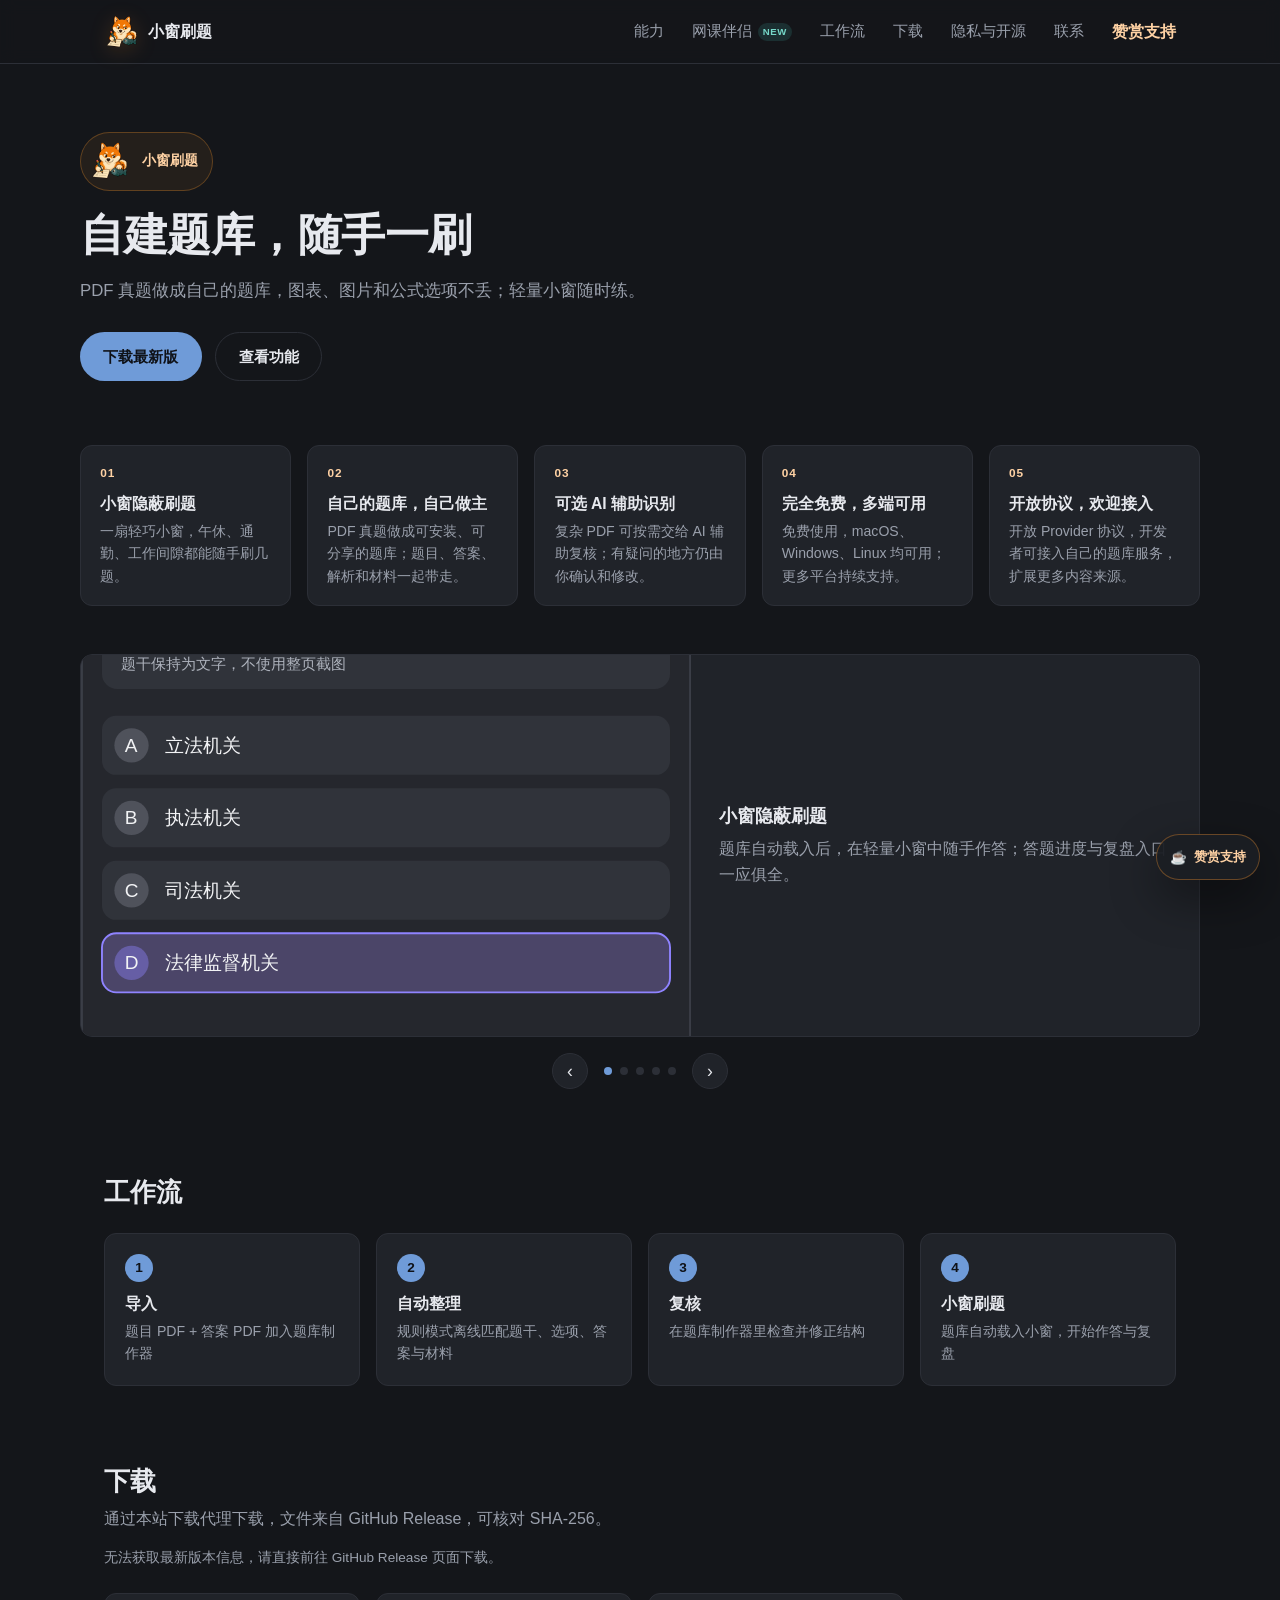
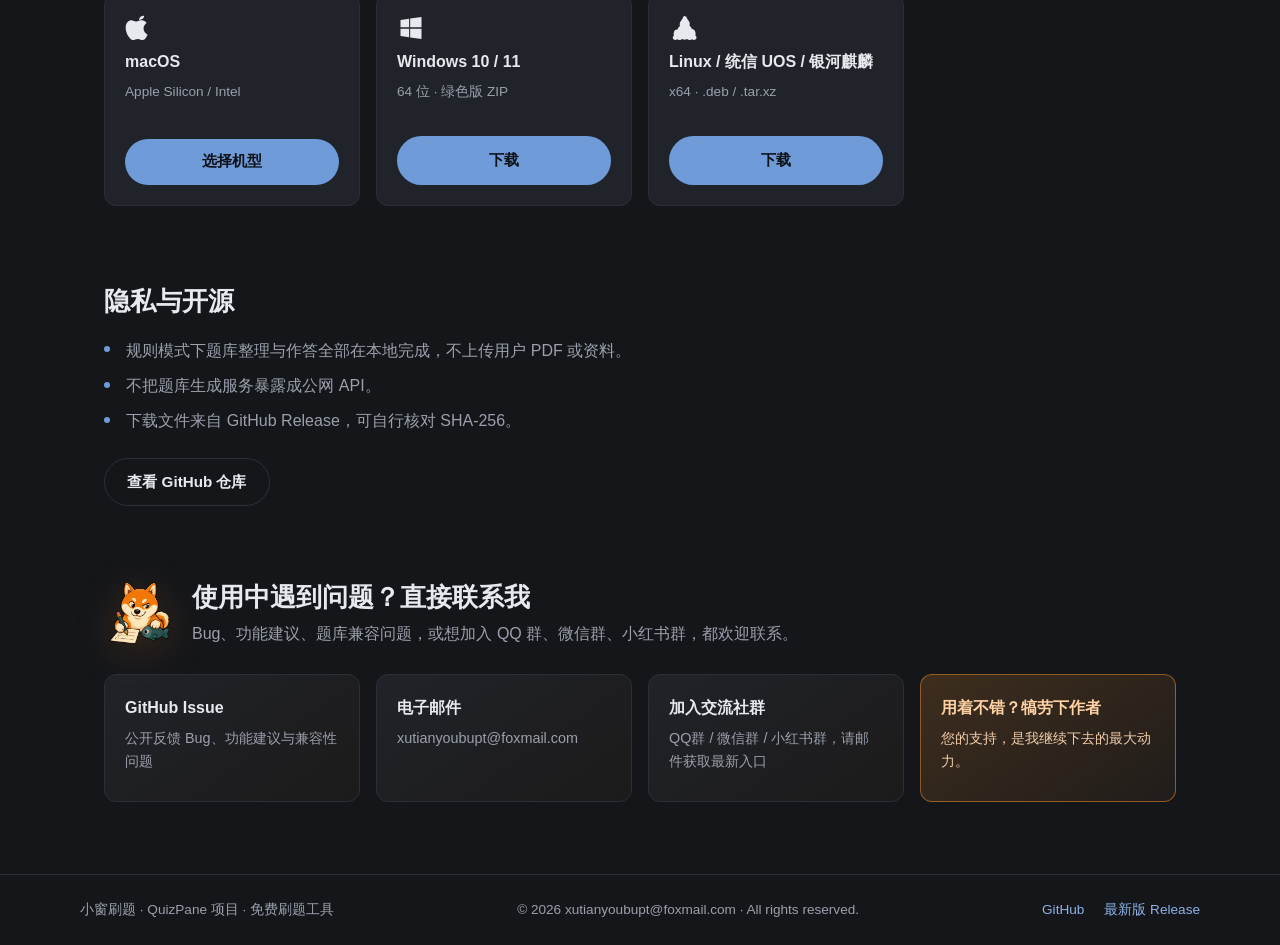
==== commit ce6cf679: "feat(website): add course companion landing page" ====
--- a/website/src/index.html
+++ b/website/src/index.html
@@ -20,6 +20,7 @@
     </a>
     <nav class="topnav" aria-label="页面导航">
       <a href="#features">能力</a>
+      <a class="nav-new" href="course-companion.html">网课伴侣<span>NEW</span></a>
       <a href="#workflow">工作流</a>
       <a href="#download">下载</a>
       <a href="#privacy">隐私与开源</a>
@@ -33,6 +34,7 @@
   </div>
   <nav id="mobile-nav" class="mobile-nav" aria-label="移动端导航" hidden>
     <a href="#features">能力</a>
+    <a href="course-companion.html">网课伴侣</a>
     <a href="#workflow">工作流</a>
     <a href="#download">下载</a>
     <a href="#privacy">隐私与开源</a>
@@ -136,30 +138,6 @@
   </div>
 </dialog>
 
-<dialog id="extension-install-dialog" class="extension-install-dialog" aria-labelledby="extension-install-title">
-  <button class="support-close" id="extension-install-close" type="button" aria-label="关闭">×</button>
-  <h2 id="extension-install-title">安装网课伴侣插件</h2>
-  <section class="extension-purpose"><h3 id="extension-purpose-title">它能帮你做什么？</h3><p id="extension-purpose-copy"></p></section>
-  <div class="extension-install-shot-wrap">
-    <a class="extension-install-shot-link" href="assets/screenshots/browser-extension-install-edge.png" target="_blank" rel="noopener" title="点击查看原图大图">
-      <img class="extension-install-shot" src="assets/screenshots/browser-extension-install-edge.png" alt="Edge 扩展管理页：标出打开扩展页、开启开发人员模式、加载解压缩扩展和确认小窗刷题网课伴侣已安装四步；点击可查看大图" width="2974" height="1640" />
-    </a>
-    <span class="extension-step-marker marker-one">1</span>
-    <span class="extension-step-marker marker-two">2</span>
-    <span class="extension-step-marker marker-three">3</span>
-    <span class="extension-step-marker marker-four">4</span>
-  </div>
-  <section class="extension-guide-copy">
-    <h3 id="extension-guide-install-title">首次安装</h3>
-    <p id="extension-guide-install-hint" class="extension-guide-hint"></p>
-    <ol id="extension-guide-install-steps"></ol>
-    <h3 id="extension-guide-use-title">安装后怎么用？</h3>
-    <ol id="extension-guide-use-steps"></ol>
-    <h3 id="extension-guide-update-title">更新已有扩展</h3>
-    <ol id="extension-guide-update-steps"></ol>
-  </section>
-</dialog>
-
 <dialog id="macos-download-dialog" class="macos-download-dialog" aria-labelledby="macos-download-title">
   <button class="support-close" id="macos-download-close" type="button" aria-label="关闭">×</button>
   <h2 id="macos-download-title">选择你的 Mac 芯片</h2>
--- a/website/src/main.css
+++ b/website/src/main.css
@@ -138,6 +138,22 @@
   text-decoration: none;
 }
 
+.topnav .nav-new {
+  display: inline-flex;
+  align-items: center;
+  gap: 0.35rem;
+}
+
+.nav-new span {
+  padding: 0.08rem 0.32rem;
+  border-radius: 999px;
+  background: rgba(77, 197, 181, 0.15);
+  color: #76d8c9;
+  font-size: 0.6rem;
+  font-weight: 800;
+  letter-spacing: 0.06em;
+}
+
 .topnav .support-nav-action,
 .mobile-nav .support-nav-action {
   border: 0;
@@ -487,6 +503,332 @@
   background: var(--accent);
 }
 
+/* Course companion */
+.course-companion {
+  padding: 2.5rem 1.5rem;
+  background: linear-gradient(105deg, rgba(44, 118, 144, 0.12), rgba(31, 35, 41, 0) 55%);
+  border-top: 1px solid rgba(117, 216, 201, 0.14);
+  border-bottom: 1px solid rgba(117, 216, 201, 0.12);
+}
+
+.course-companion-inner,
+.course-install {
+  max-width: var(--max-width);
+  margin: 0 auto;
+}
+
+.course-companion-inner {
+  display: grid;
+  grid-template-columns: minmax(0, 1fr) minmax(420px, 0.95fr);
+  gap: clamp(2rem, 6vw, 5.5rem);
+  align-items: center;
+}
+
+.course-page-hero {
+  padding: 2.25rem 1.5rem 3.5rem;
+  background: linear-gradient(105deg, rgba(44, 118, 144, 0.12), rgba(31, 35, 41, 0) 55%);
+  border-bottom: 1px solid rgba(117, 216, 201, 0.14);
+}
+
+.course-page-hero-inner {
+  max-width: var(--max-width);
+  margin: 0 auto;
+}
+
+.back-link {
+  display: inline-flex;
+  margin-bottom: 2.75rem;
+  color: var(--text-muted);
+  font-size: 0.88rem;
+}
+
+.back-link:hover { color: var(--text); }
+
+.section-kicker {
+  margin: 0 0 0.75rem;
+  color: #76d8c9;
+  font-size: 0.78rem;
+  font-weight: 750;
+  letter-spacing: 0.1em;
+}
+
+.course-copy h1,
+.course-copy h2,
+.course-install h2 {
+  font-size: clamp(1.7rem, 3vw, 2.35rem);
+  letter-spacing: -0.02em;
+}
+
+.course-description {
+  max-width: 34rem;
+  margin: 1rem 0 0;
+  color: var(--text-muted);
+  font-size: 1.03rem;
+}
+
+.course-download-meta {
+  min-height: 1.25rem;
+  margin: 0.65rem 0 0;
+  color: var(--text-muted);
+  font-size: 0.78rem;
+}
+
+.course-benefits {
+  display: grid;
+  gap: 0.85rem;
+  margin: 2rem 0 0;
+  padding: 0;
+  list-style: none;
+}
+
+.course-benefits li {
+  position: relative;
+  padding-left: 2.15rem;
+}
+
+.course-benefits li::before {
+  content: "";
+  position: absolute;
+  top: 0.34rem;
+  left: 0;
+  width: 1.2rem;
+  height: 1.2rem;
+  border: 1px solid rgba(118, 216, 201, 0.52);
+  border-radius: 50%;
+  background: rgba(77, 197, 181, 0.12);
+}
+
+.course-benefits li::after {
+  content: "✓";
+  position: absolute;
+  top: 0.08rem;
+  left: 0.29rem;
+  color: #76d8c9;
+  font-size: 0.78rem;
+  font-weight: 800;
+}
+
+.course-benefits strong,
+.course-benefits span {
+  display: block;
+}
+
+.course-benefits strong {
+  font-size: 0.96rem;
+}
+
+.course-benefits span {
+  margin-top: 0.15rem;
+  color: var(--text-muted);
+  font-size: 0.88rem;
+}
+
+.course-visual {
+  position: relative;
+  min-height: 350px;
+  overflow: hidden;
+  border: 1px solid rgba(118, 216, 201, 0.23);
+  border-radius: 18px;
+  background:
+    radial-gradient(circle at 68% 34%, rgba(74, 196, 181, 0.2), transparent 34%),
+    linear-gradient(145deg, #202c35, #191d24 68%);
+  box-shadow: 0 24px 60px rgba(0, 0, 0, 0.22);
+}
+
+.browser-window,
+.video-pane {
+  position: absolute;
+  overflow: hidden;
+  border: 1px solid rgba(231, 233, 238, 0.18);
+  border-radius: 11px;
+  background: #252a32;
+  box-shadow: 0 18px 42px rgba(0, 0, 0, 0.32);
+}
+
+.browser-window {
+  top: 42px;
+  left: 7%;
+  width: 61%;
+  transform: rotate(-4deg);
+  opacity: 0.8;
+}
+
+.browser-top {
+  display: flex;
+  align-items: center;
+  gap: 0.3rem;
+  height: 28px;
+  padding: 0 10px;
+  border-bottom: 1px solid rgba(231, 233, 238, 0.1);
+  background: #303640;
+}
+
+.browser-top span {
+  width: 6px;
+  height: 6px;
+  border-radius: 50%;
+  background: #f17b70;
+}
+
+.browser-top span:nth-child(2) { background: #e8be68; }
+.browser-top span:nth-child(3) { background: #65c88a; }
+.browser-top i {
+  width: 52%;
+  height: 9px;
+  margin-left: 0.35rem;
+  border-radius: 99px;
+  background: rgba(231, 233, 238, 0.1);
+}
+
+.browser-content { padding: 15px; }
+.browser-content p { margin: 0 0 10px; color: #d5dbe2; font-size: 0.7rem; font-weight: 700; }
+.browser-video,
+.video-pane-screen {
+  display: grid;
+  place-items: center;
+  background: linear-gradient(135deg, #285e67, #173e4a 58%, #102b35);
+}
+.browser-video { aspect-ratio: 16 / 9; border-radius: 5px; }
+.play-symbol { color: rgba(237, 255, 252, 0.9); font-size: 1.15rem; text-shadow: 0 2px 8px rgba(0, 0, 0, 0.28); }
+.browser-lines { display: grid; gap: 6px; margin-top: 12px; }
+.browser-lines i { display: block; width: 72%; height: 5px; border-radius: 99px; background: rgba(231, 233, 238, 0.12); }
+.browser-lines i:nth-child(2) { width: 88%; }
+.browser-lines i:nth-child(3) { width: 55%; }
+
+.visual-connector {
+  position: absolute;
+  z-index: 2;
+  top: 39%;
+  left: 42%;
+  display: flex;
+  align-items: center;
+  gap: 0.3rem;
+  color: #9ce8dd;
+  font-size: 0.7rem;
+  font-weight: 700;
+}
+
+.visual-connector span { padding: 0.28rem 0.45rem; border: 1px solid rgba(118, 216, 201, 0.3); border-radius: 99px; background: #21343c; }
+.visual-connector i { font-size: 1.25rem; font-style: normal; }
+
+.video-pane {
+  z-index: 3;
+  right: 6%;
+  bottom: 38px;
+  width: 58%;
+  transform: rotate(3deg);
+  border-color: rgba(118, 216, 201, 0.5);
+  background: #1f252d;
+}
+
+.video-pane-top { display: flex; justify-content: space-between; align-items: center; padding: 0.6rem 0.75rem; color: #e7e9ee; font-size: 0.72rem; font-weight: 700; }
+.video-pane-top i { color: #76d8c9; font-size: 0.65rem; }
+.video-pane-screen { aspect-ratio: 16 / 9; margin: 0 0.65rem; border-radius: 6px; }
+.video-pane-controls { display: flex; align-items: center; gap: 0.5rem; padding: 0.55rem 0.7rem 0.6rem; color: #a9b2be; font-size: 0.63rem; }
+.video-pane-controls i { flex: 1; height: 3px; border-radius: 99px; background: linear-gradient(90deg, #76d8c9 38%, rgba(231, 233, 238, 0.18) 38%); }
+
+.visual-status {
+  position: absolute;
+  z-index: 4;
+  top: 24px;
+  right: 24px;
+  display: flex;
+  align-items: center;
+  gap: 0.4rem;
+  padding: 0.42rem 0.65rem;
+  border: 1px solid rgba(118, 216, 201, 0.2);
+  border-radius: 99px;
+  background: rgba(20, 27, 33, 0.78);
+  color: #cfeee9;
+  font-size: 0.68rem;
+}
+.visual-status span { width: 6px; height: 6px; border-radius: 50%; background: #76d8c9; box-shadow: 0 0 10px #76d8c9; }
+
+.course-install {
+  padding: 3.5rem 1.5rem 3.2rem;
+}
+
+.course-install-heading { max-width: 34rem; }
+.course-install-steps { display: grid; grid-template-columns: repeat(3, 1fr); gap: 1rem; margin: 1.7rem 0 0; padding: 0; list-style: none; counter-reset: course-step; }
+.course-install-steps li { position: relative; min-height: 152px; padding: 1.2rem 1.2rem 1.2rem 3.85rem; border: 1px solid var(--border); border-radius: var(--radius); background: var(--bg-card); counter-increment: course-step; }
+.course-install-steps li::before { content: counter(course-step); position: absolute; top: 1.15rem; left: 1.15rem; display: grid; place-items: center; width: 1.8rem; height: 1.8rem; border-radius: 50%; background: rgba(77, 197, 181, 0.14); color: #76d8c9; font-size: 0.78rem; font-weight: 800; }
+.course-install-steps h3 { font-size: 0.98rem; }
+.course-install-steps p { margin: 0.4rem 0 0; color: var(--text-muted); font-size: 0.86rem; }
+.course-compatibility { margin: 1rem 0 0; color: var(--text-muted); font-size: 0.84rem; }
+
+.course-guide {
+  max-width: var(--max-width);
+  margin: 0 auto;
+  padding: 3.2rem 1.5rem 4.5rem;
+}
+
+.course-guide-heading {
+  max-width: 40rem;
+}
+
+.course-guide-heading h2 {
+  font-size: clamp(1.55rem, 2.6vw, 2rem);
+}
+
+.course-guide-heading > p:last-child {
+  margin: 0.7rem 0 0;
+  color: var(--text-muted);
+}
+
+.course-guide-grid {
+  display: grid;
+  grid-template-columns: repeat(2, 1fr);
+  gap: 1rem;
+  margin-top: 1.6rem;
+}
+
+.course-guide-card {
+  padding: 1.35rem 1.4rem;
+  border: 1px solid var(--border);
+  border-radius: var(--radius);
+  background: var(--bg-card);
+}
+
+.course-guide-card h3 {
+  font-size: 1rem;
+}
+
+.course-guide-card ol {
+  margin: 0.85rem 0 0;
+  padding-left: 1.3rem;
+  color: var(--text-muted);
+  font-size: 0.9rem;
+}
+
+.course-guide-card li + li { margin-top: 0.6rem; }
+
+.course-note {
+  margin: 1rem 0 0;
+  padding: 0.9rem 1rem;
+  border-left: 2px solid #76d8c9;
+  background: rgba(77, 197, 181, 0.07);
+  color: var(--text-muted);
+  font-size: 0.88rem;
+}
+
+@media (max-width: 860px) {
+  .course-companion-inner { grid-template-columns: 1fr; }
+  .course-visual { max-width: 620px; width: 100%; margin: 0 auto; }
+}
+
+@media (max-width: 640px) {
+  .course-companion { padding-top: 2.75rem; }
+  .course-visual { min-height: 294px; }
+  .browser-window { top: 54px; left: 4%; width: 65%; }
+  .video-pane { right: 4%; width: 64%; bottom: 34px; }
+  .visual-connector { top: 39%; left: 33%; }
+  .visual-connector span { display: none; }
+  .visual-status { top: 15px; right: 15px; }
+  .course-install-steps { grid-template-columns: 1fr; }
+  .course-install-steps li { min-height: 0; }
+  .course-guide-grid { grid-template-columns: 1fr; }
+}
+
 /* Workflow */
 .workflow {
   padding: 2.5rem 1.5rem;
@@ -619,11 +961,6 @@
 .download-card .btn {
   margin-top: auto;
 }
-
-.extension-download-card { background: linear-gradient(135deg, var(--bg-card), rgba(111, 155, 216, 0.14)); }
-.extension-title-row { display: flex; align-items: center; gap: 0.55rem; }
-.extension-guide-button { display: inline-grid; place-items: center; width: 1.35rem; height: 1.35rem; padding: 0; border: 1px solid var(--accent); border-radius: 50%; background: transparent; color: var(--accent); font-weight: 800; cursor: pointer; }
-.extension-guide-button:hover { background: rgba(111, 155, 216, 0.16); }
 
 @media (max-width: 860px) {
   .download-grid {
@@ -841,7 +1178,6 @@
 .payment-arrow { width: 2rem; height: 2rem; border: 1px solid var(--border); border-radius: 50%; background: transparent; color: var(--text); font-size: 1.2rem; cursor: pointer; }
 .payment-arrow:hover, .payment-tab:hover { border-color: var(--accent); }
 
-.extension-install-dialog,
 .macos-download-dialog {
   width: min(660px, calc(100vw - 32px));
   max-height: min(820px, calc(100vh - 32px));
@@ -853,17 +1189,8 @@
   color: var(--text);
   box-shadow: 0 24px 80px rgba(0, 0, 0, 0.56);
 }
-.extension-install-dialog::backdrop,
 .macos-download-dialog::backdrop { background: rgba(4, 6, 10, 0.7); }
-.extension-install-dialog h2,
 .macos-download-dialog h2 { margin: 0.1rem 0 1rem; }
-.extension-purpose { margin: 0 0 1rem; padding: 0.9rem 1rem; border: 1px solid rgba(111, 155, 216, 0.35); border-radius: 10px; background: rgba(111, 155, 216, 0.1); }.extension-purpose h3 { margin: 0 0 0.35rem; font-size: 0.95rem; }.extension-purpose p { margin: 0; color: var(--text-muted); font-size: 0.9rem; line-height: 1.65; }
-.extension-install-shot-wrap { position: relative; margin: 1rem 0 1.2rem; }
-.extension-install-shot-link { display: block; border-radius: 8px; cursor: zoom-in; }.extension-install-shot-link:hover .extension-install-shot { border-color: var(--accent); }
-.extension-install-shot { display: block; width: 100%; height: auto; border: 1px solid #485469; border-radius: 8px; box-shadow: 0 12px 30px rgba(0, 0, 0, 0.28); }
-.extension-step-marker { position: absolute; display: grid; place-items: center; width: 1.7rem; height: 1.7rem; border: 2px solid #fff; border-radius: 50%; background: #e84d4d; color: #fff; font-size: 0.86rem; font-weight: 800; pointer-events: none; box-shadow: 0 2px 8px rgba(0, 0, 0, 0.5); }
-.marker-one { top: 1.5%; left: 8%; }.marker-two { bottom: 3.5%; left: 16%; }.marker-three { top: 21%; left: 36.5%; }.marker-four { top: 56%; left: 23.5%; }
-.extension-guide-copy { color: var(--text-muted); }.extension-guide-copy h3 { margin: 1.15rem 0 0.45rem; color: var(--text); font-size: 0.96rem; }.extension-guide-copy ol { margin: 0; padding-left: 1.25rem; }.extension-guide-copy li + li { margin-top: 0.4rem; }.extension-guide-hint { margin: 0 0 0.45rem; }
 .macos-download-dialog { width: min(460px, calc(100vw - 32px)); }.macos-download-dialog > p { margin: 0 0 1rem; color: var(--text-muted); }.macos-choice-list { display: grid; gap: 0.65rem; }.macos-choice { display: grid; gap: 0.2rem; padding: 1rem; border: 1px solid var(--border); border-radius: 10px; color: var(--text); text-decoration: none; }.macos-choice:hover { border-color: var(--accent); background: rgba(111, 155, 216, 0.1); }.macos-choice span { color: var(--text-muted); font-size: 0.86rem; }
 
 .footer-links {
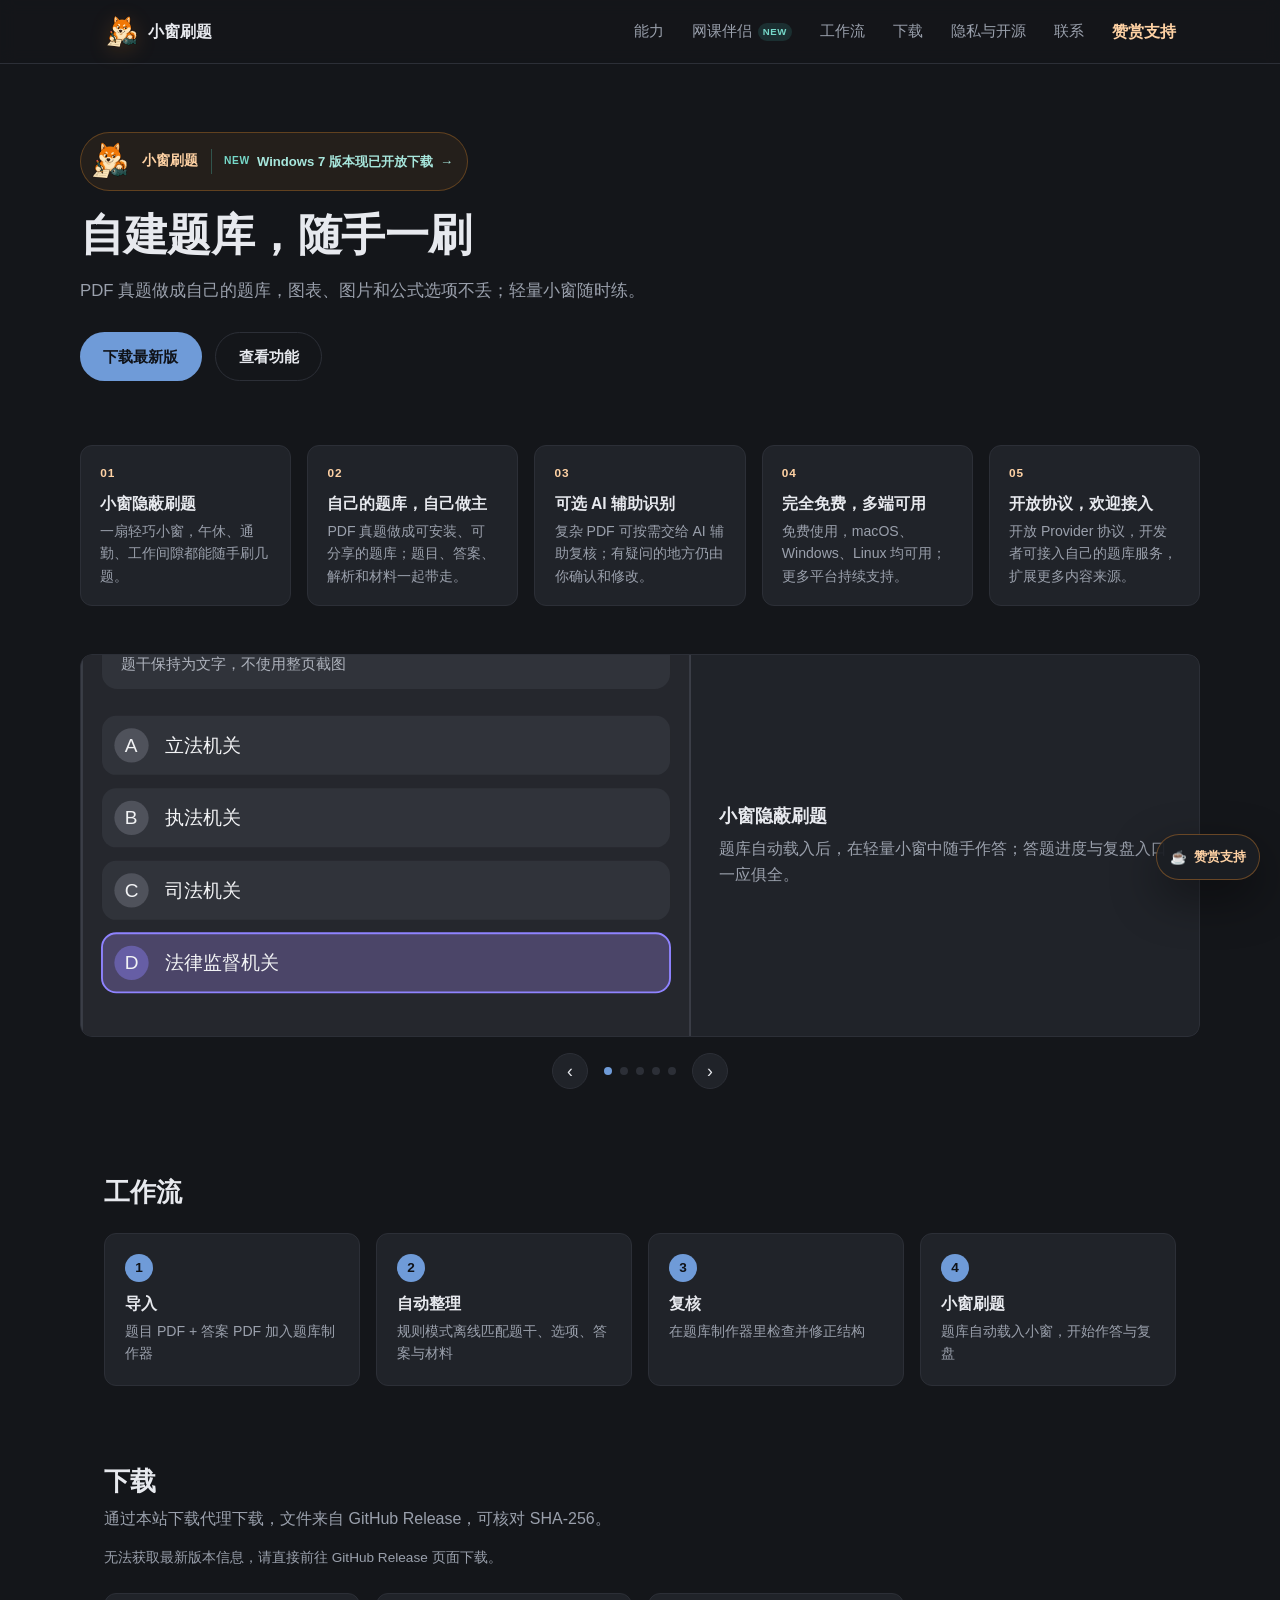
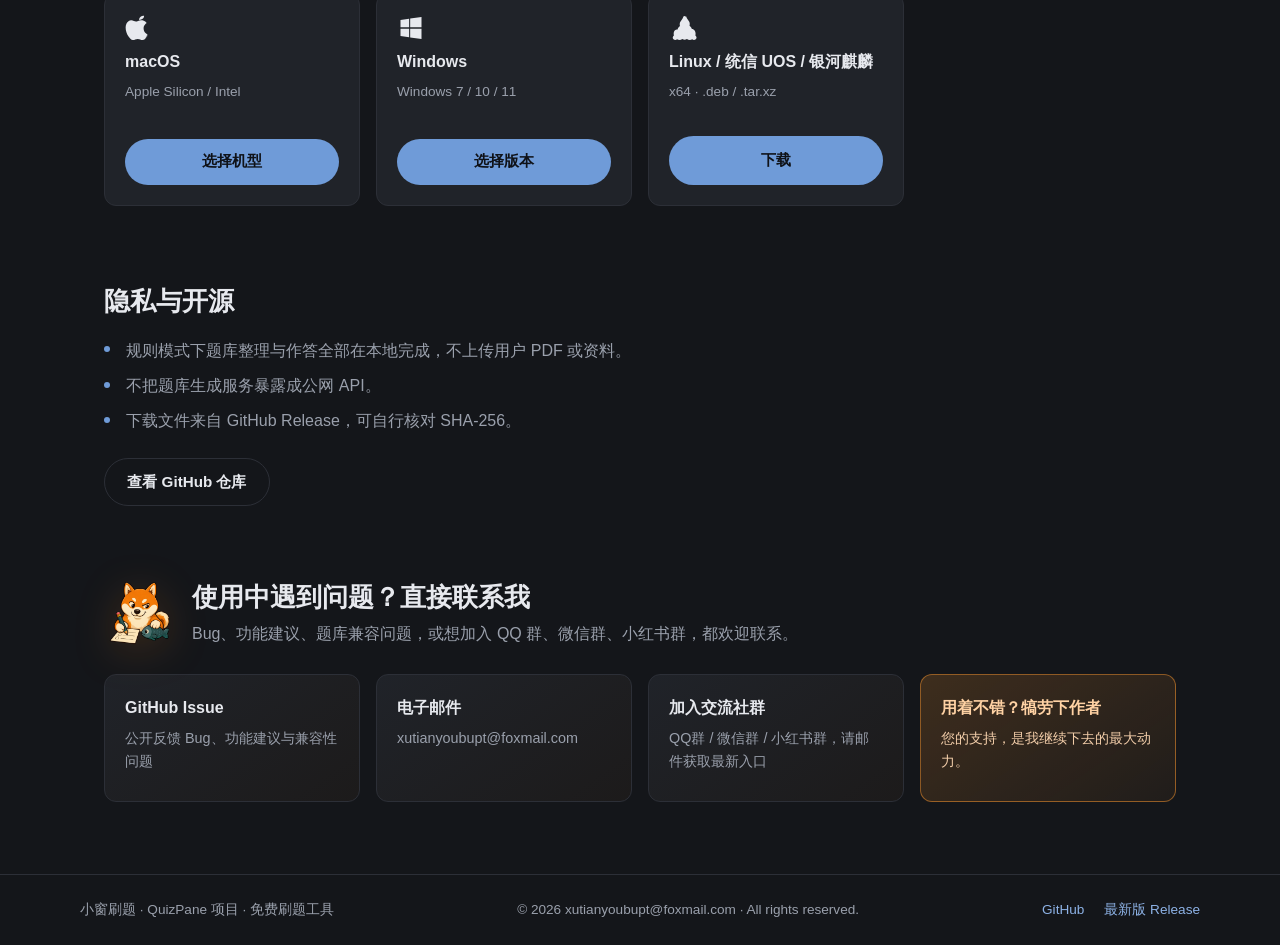
==== commit a0243c90: "feat(website): add Windows 7 downloads" ====
--- a/website/src/index.html
+++ b/website/src/index.html
@@ -47,7 +47,11 @@
   <section id="top" class="hero">
     <div class="hero-inner">
       <div class="hero-copy">
-        <div class="product-chip"><img src="assets/icons/quizpane-app-icon.png" alt="" width="42" height="42" /><span>小窗刷题</span></div>
+        <div class="product-chip">
+          <img src="assets/icons/quizpane-app-icon.png" alt="" width="42" height="42" />
+          <span>小窗刷题</span>
+          <a class="hero-notice" href="#download"><span class="hero-notice-badge">NEW</span><span data-bind="hero.notice"></span><span aria-hidden="true">→</span></a>
+        </div>
         <h1 data-bind="hero.headline"></h1>
         <p class="hero-sub" data-bind="hero.subhead"></p>
         <div class="hero-actions">
@@ -138,11 +142,11 @@
   </div>
 </dialog>
 
-<dialog id="macos-download-dialog" class="macos-download-dialog" aria-labelledby="macos-download-title">
-  <button class="support-close" id="macos-download-close" type="button" aria-label="关闭">×</button>
-  <h2 id="macos-download-title">选择你的 Mac 芯片</h2>
-  <p>点左上角  →“关于本机”即可查看芯片型号。</p>
-  <div id="macos-choice-list" class="macos-choice-list"></div>
+<dialog id="platform-download-dialog" class="platform-download-dialog" aria-labelledby="platform-download-title">
+  <button class="support-close" id="platform-download-close" type="button" aria-label="关闭">×</button>
+  <h2 id="platform-download-title"></h2>
+  <p id="platform-download-hint"></p>
+  <div id="platform-choice-list" class="platform-choice-list"></div>
 </dialog>
 
 <script src="main.js" defer></script>
--- a/website/src/main.css
+++ b/website/src/main.css
@@ -281,6 +281,44 @@
   object-fit: contain;
 }
 
+.hero-notice {
+  display: flex;
+  align-items: center;
+  gap: 0.45rem;
+  margin-left: 0.1rem;
+  padding: 0.12rem 0 0.12rem 0.75rem;
+  border-left: 1px solid rgba(77, 197, 181, 0.32);
+  color: #a7e6dc;
+  font-size: 0.82rem;
+  font-weight: 650;
+}
+
+.hero-notice:hover {
+  color: #d2f4ef;
+  text-decoration: none;
+}
+
+.hero-notice-badge {
+  color: #76d8c9;
+  font-size: 0.64rem;
+  font-weight: 800;
+  letter-spacing: 0.06em;
+}
+
+@media (max-width: 520px) {
+  .product-chip {
+    align-items: center;
+    flex-wrap: wrap;
+  }
+
+  .hero-notice {
+    flex-basis: 100%;
+    margin-left: 49px;
+    padding-left: 0;
+    border-left: 0;
+  }
+}
+
 .hero-sub {
   color: var(--text-muted);
   font-size: 1.05rem;
@@ -749,13 +787,40 @@
 }
 
 .course-install-heading { max-width: 34rem; }
-.course-install-steps { display: grid; grid-template-columns: repeat(3, 1fr); gap: 1rem; margin: 1.7rem 0 0; padding: 0; list-style: none; counter-reset: course-step; }
-.course-install-steps li { position: relative; min-height: 152px; padding: 1.2rem 1.2rem 1.2rem 3.85rem; border: 1px solid var(--border); border-radius: var(--radius); background: var(--bg-card); counter-increment: course-step; }
+.course-install-steps { display: grid; grid-template-columns: repeat(4, 1fr); gap: 1rem; margin: 1.7rem 0 0; padding: 0; list-style: none; counter-reset: course-step; }
+.course-install-steps li { position: relative; min-height: 152px; padding: 1.2rem 3.65rem 1.2rem 3.85rem; border: 1px solid var(--border); border-radius: var(--radius); background: var(--bg-card); counter-increment: course-step; }
 .course-install-steps li::before { content: counter(course-step); position: absolute; top: 1.15rem; left: 1.15rem; display: grid; place-items: center; width: 1.8rem; height: 1.8rem; border-radius: 50%; background: rgba(77, 197, 181, 0.14); color: #76d8c9; font-size: 0.78rem; font-weight: 800; }
 .course-install-steps h3 { font-size: 0.98rem; }
 .course-install-steps p { margin: 0.4rem 0 0; color: var(--text-muted); font-size: 0.86rem; }
 .course-compatibility { margin: 1rem 0 0; color: var(--text-muted); font-size: 0.84rem; }
 
+.course-step-help {
+  position: absolute;
+  top: 1.1rem;
+  right: 1.05rem;
+  display: grid;
+  place-items: center;
+  width: 1.8rem;
+  height: 1.8rem;
+  padding: 0;
+  border: 1px solid rgba(118, 216, 201, 0.55);
+  border-radius: 50%;
+  background: rgba(77, 197, 181, 0.12);
+  color: #76d8c9;
+  font-size: 0.9rem;
+  font-weight: 850;
+  cursor: pointer;
+  transition: background 150ms ease, color 150ms ease, transform 150ms ease;
+}
+
+.course-step-help:hover,
+.course-step-help:focus-visible {
+  background: #76d8c9;
+  color: #11211f;
+  outline: none;
+  transform: scale(1.08);
+}
+
 .course-guide {
   max-width: var(--max-width);
   margin: 0 auto;
@@ -775,32 +840,40 @@
   color: var(--text-muted);
 }
 
-.course-guide-grid {
-  display: grid;
-  grid-template-columns: repeat(2, 1fr);
-  gap: 1rem;
-  margin-top: 1.6rem;
-}
-
-.course-guide-card {
-  padding: 1.35rem 1.4rem;
-  border: 1px solid var(--border);
-  border-radius: var(--radius);
-  background: var(--bg-card);
-}
-
-.course-guide-card h3 {
-  font-size: 1rem;
-}
-
-.course-guide-card ol {
-  margin: 0.85rem 0 0;
-  padding-left: 1.3rem;
-  color: var(--text-muted);
-  font-size: 0.9rem;
-}
-
-.course-guide-card li + li { margin-top: 0.6rem; }
+.course-guide-dialog {
+  width: min(1020px, calc(100vw - 2rem));
+  max-height: calc(100vh - 2rem);
+  padding: 1.35rem;
+  overflow: auto;
+  border: 1px solid rgba(118, 216, 201, 0.36);
+  border-radius: 18px;
+  background: #1b2027;
+  color: var(--text);
+  box-shadow: 0 28px 90px rgba(0, 0, 0, 0.62);
+}
+
+.course-guide-dialog::backdrop { background: rgba(4, 7, 10, 0.78); backdrop-filter: blur(4px); }
+.course-guide-dialog-header { display: flex; align-items: flex-start; justify-content: space-between; gap: 1rem; }
+.course-guide-dialog-header .section-kicker { margin-bottom: 0.25rem; }
+.course-guide-dialog h2 { margin: 0; font-size: clamp(1.25rem, 2.5vw, 1.7rem); }
+.course-guide-dialog > p { margin: 0.75rem 0 1rem; color: var(--text-muted); line-height: 1.65; }
+.course-guide-dialog-close { display: grid; flex: 0 0 auto; place-items: center; width: 2rem; height: 2rem; padding: 0; border: 1px solid var(--border); border-radius: 50%; background: transparent; color: var(--text-muted); font-size: 1.45rem; cursor: pointer; }
+.course-guide-dialog-close:hover, .course-guide-dialog-close:focus-visible { border-color: #76d8c9; color: #fff; outline: none; }
+.course-guide-image-wrap { position: relative; display: grid; place-items: center; overflow: hidden; border: 1px solid rgba(231, 233, 238, 0.16); border-radius: 11px; background: #0c0f13; }
+.course-guide-image-wrap img { display: block; width: auto; max-width: 100%; height: auto; max-height: 64vh; }
+.course-guide-hotspots { position: absolute; inset: 0; pointer-events: none; }
+.course-guide-callout { position: absolute; left: var(--left); top: var(--top); padding: 0.34rem 0.52rem; border: 1px solid rgba(234, 255, 251, 0.9); border-radius: 999px; background: #76d8c9; color: #09231f; font-size: clamp(0.55rem, 1.25vw, 0.78rem); font-weight: 850; white-space: nowrap; box-shadow: 0 4px 16px rgba(0, 0, 0, 0.4); }
+.course-guide-callout::before { content: ""; position: absolute; background: #76d8c9; }
+.course-guide-callout::after { content: ""; position: absolute; width: 0; height: 0; border-style: solid; }
+.course-guide-callout.is-up::before { left: 50%; bottom: 100%; width: 2px; height: 1.1rem; }
+.course-guide-callout.is-up::after { left: calc(50% - 0.27rem); bottom: calc(100% + 1rem); border-width: 0 0.28rem 0.4rem; border-color: transparent transparent #76d8c9; }
+.course-guide-callout.is-down::before { left: 50%; top: 100%; width: 2px; height: 1.1rem; }
+.course-guide-callout.is-down::after { left: calc(50% - 0.27rem); top: calc(100% + 1rem); border-width: 0.4rem 0.28rem 0; border-color: #76d8c9 transparent transparent; }
+.course-guide-callout.is-left::before { right: 100%; top: 50%; width: 1.1rem; height: 2px; }
+.course-guide-callout.is-left::after { right: calc(100% + 1rem); top: calc(50% - 0.27rem); border-width: 0.28rem 0.4rem 0.28rem 0; border-color: transparent #76d8c9 transparent transparent; }
+.course-guide-callout.is-right::before { left: 100%; top: 50%; width: 1.1rem; height: 2px; }
+.course-guide-callout.is-right::after { left: calc(100% + 1rem); top: calc(50% - 0.27rem); border-width: 0.28rem 0 0.28rem 0.4rem; border-color: transparent transparent transparent #76d8c9; }
+.course-guide-dialog-hint { margin-bottom: 0 !important; font-size: 0.8rem; }
 
 .course-note {
   margin: 1rem 0 0;
@@ -826,7 +899,8 @@
   .visual-status { top: 15px; right: 15px; }
   .course-install-steps { grid-template-columns: 1fr; }
   .course-install-steps li { min-height: 0; }
-  .course-guide-grid { grid-template-columns: 1fr; }
+  .course-guide-dialog { padding: 1rem; }
+  .course-guide-image-wrap img { max-height: 54vh; }
 }
 
 /* Workflow */
@@ -1178,8 +1252,8 @@
 .payment-arrow { width: 2rem; height: 2rem; border: 1px solid var(--border); border-radius: 50%; background: transparent; color: var(--text); font-size: 1.2rem; cursor: pointer; }
 .payment-arrow:hover, .payment-tab:hover { border-color: var(--accent); }
 
-.macos-download-dialog {
-  width: min(660px, calc(100vw - 32px));
+.platform-download-dialog {
+  width: min(460px, calc(100vw - 32px));
   max-height: min(820px, calc(100vh - 32px));
   overflow: auto;
   padding: 28px;
@@ -1189,9 +1263,44 @@
   color: var(--text);
   box-shadow: 0 24px 80px rgba(0, 0, 0, 0.56);
 }
-.macos-download-dialog::backdrop { background: rgba(4, 6, 10, 0.7); }
-.macos-download-dialog h2 { margin: 0.1rem 0 1rem; }
-.macos-download-dialog { width: min(460px, calc(100vw - 32px)); }.macos-download-dialog > p { margin: 0 0 1rem; color: var(--text-muted); }.macos-choice-list { display: grid; gap: 0.65rem; }.macos-choice { display: grid; gap: 0.2rem; padding: 1rem; border: 1px solid var(--border); border-radius: 10px; color: var(--text); text-decoration: none; }.macos-choice:hover { border-color: var(--accent); background: rgba(111, 155, 216, 0.1); }.macos-choice span { color: var(--text-muted); font-size: 0.86rem; }
+
+.platform-download-dialog::backdrop {
+  background: rgba(4, 6, 10, 0.7);
+}
+
+.platform-download-dialog h2 {
+  margin: 0.1rem 0 1rem;
+}
+
+.platform-download-dialog > p {
+  margin: 0 0 1rem;
+  color: var(--text-muted);
+}
+
+.platform-choice-list {
+  display: grid;
+  gap: 0.65rem;
+}
+
+.platform-choice {
+  display: grid;
+  gap: 0.2rem;
+  padding: 1rem;
+  border: 1px solid var(--border);
+  border-radius: 10px;
+  color: var(--text);
+  text-decoration: none;
+}
+
+.platform-choice:hover {
+  border-color: var(--accent);
+  background: rgba(111, 155, 216, 0.1);
+}
+
+.platform-choice span {
+  color: var(--text-muted);
+  font-size: 0.86rem;
+}
 
 .footer-links {
   display: flex;
